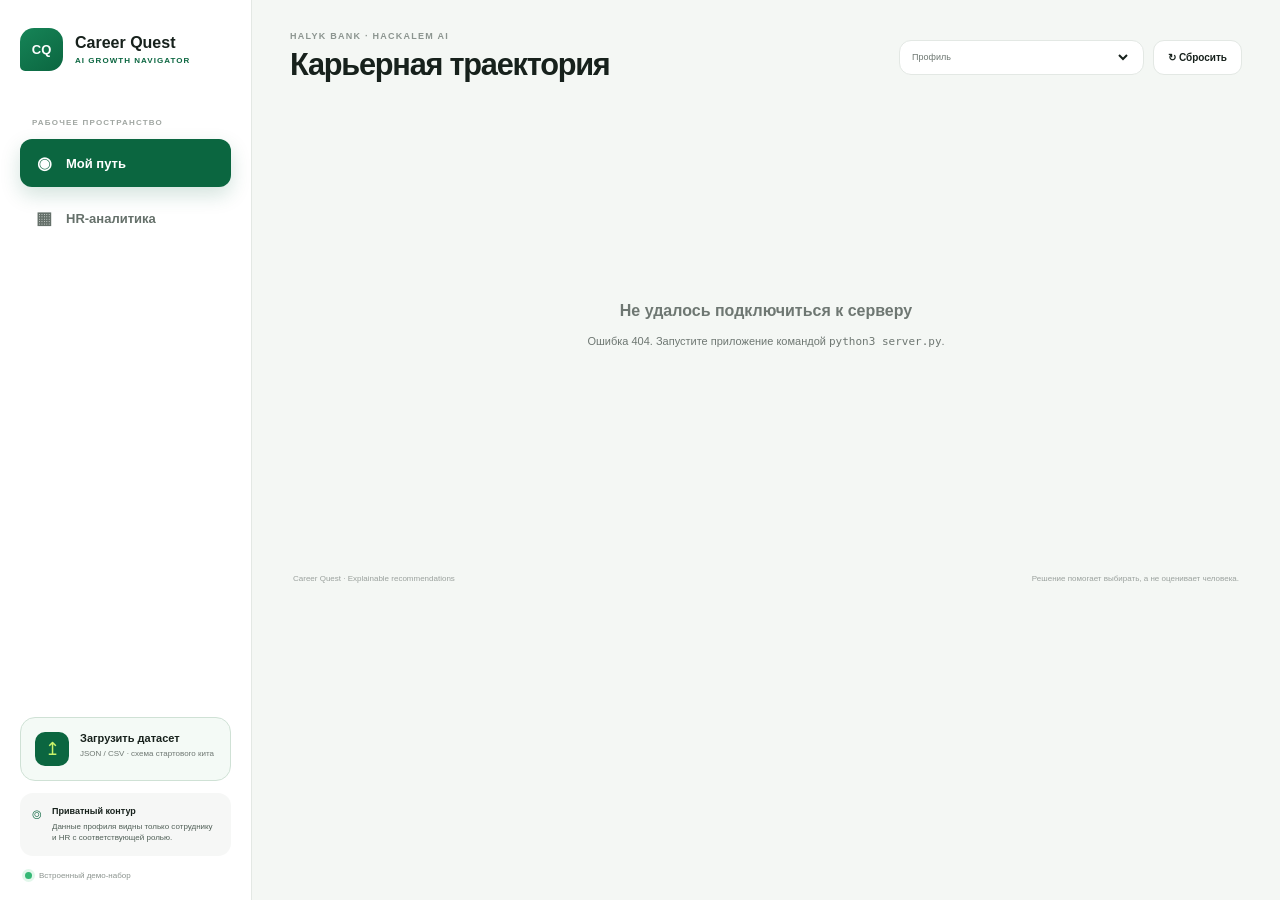
==== career-quest/index.html @ face6f70 "Initial commit" ====
<!doctype html>
<html lang="ru">
  <head>
    <meta charset="UTF-8" />
    <meta name="viewport" content="width=device-width, initial-scale=1.0" />
    <meta name="description" content="Career Quest — объяснимый AI-навигатор развития сотрудника" />
    <title>Career Quest — AI-навигатор развития</title>
    <link rel="stylesheet" href="styles.css" />
  </head>
  <body>
    <div class="app-shell">
      <aside class="sidebar" id="sidebar">
        <div class="brand">
          <span class="brand-mark">CQ</span>
          <span><strong>Career Quest</strong><small>AI growth navigator</small></span>
        </div>
        <div class="workspace-label">РАБОЧЕЕ ПРОСТРАНСТВО</div>
        <nav class="nav-list" aria-label="Разделы приложения">
          <button class="nav-item active" id="employeeNav"><span class="nav-icon">◉</span><span>Мой путь</span></button>
          <button class="nav-item" id="hrNav"><span class="nav-icon">▦</span><span>HR-аналитика</span></button>
        </nav>
        <div class="sidebar-spacer"></div>
        <button class="upload-card" id="openUploadButton">
          <span class="upload-icon">↥</span>
          <span><strong>Загрузить датасет</strong><small>JSON / CSV · схема стартового кита</small></span>
        </button>
        <div class="privacy-note">
          <span>⌾</span>
          <p><strong>Приватный контур</strong>Данные профиля видны только сотруднику и HR с соответствующей ролью.</p>
        </div>
        <div class="source-status"><i></i><span id="dataSource">Встроенный демо-набор</span></div>
      </aside>

      <main class="main-content">
        <header class="topbar">
          <button class="mobile-menu" id="mobileMenu" aria-label="Открыть меню">☰</button>
          <div><p class="eyebrow">HALYK BANK · HACKALEM AI</p><h1 id="pageTitle">Карьерная траектория</h1></div>
          <div class="topbar-actions">
            <label class="employee-picker" id="employeePickerWrap"><span>Профиль</span><select id="employeePicker" aria-label="Выбрать сотрудника"></select></label>
            <button class="ghost-button" id="resetButton" title="Вернуть демо-данные">↻ Сбросить</button>
          </div>
        </header>

        <div class="loading-state" id="loadingState"><span class="loader"></span><p>AI анализирует профиль, историю и требования грейда…</p></div>

        <section id="employeeView" hidden>
          <section class="profile-hero">
            <div class="profile-copy">
              <div class="identity-row">
                <div class="avatar" id="employeeAvatar">АС</div>
                <div>
                  <span class="status-pill"><i></i> Профиль актуален</span>
                  <h2 id="employeeName">Аян Серик</h2>
                  <p><span id="employeeRole">Backend-разработчик</span> · <span id="employeeTenure">52 месяца в компании</span></p>
                </div>
              </div>
              <div class="trajectory" aria-label="Карьерная траектория">
                <div class="trajectory-stage done"><span>✓</span><div><small>ТЕКУЩИЙ ГРЕЙД</small><strong id="currentGrade">Middle</strong></div></div>
                <div class="trajectory-line"><i id="trajectoryLine"></i></div>
                <div class="trajectory-stage target"><span>↗</span><div><small>СЛЕДУЮЩАЯ ЦЕЛЬ</small><strong id="targetGrade">Senior</strong></div></div>
              </div>
            </div>
            <div class="readiness-card">
              <div class="readiness-ring" id="readinessRing"><span><b id="readinessValue">0%</b><small>готовность</small></span></div>
              <div><small>ДО СЛЕДУЮЩЕГО ГРЕЙДА</small><strong id="readinessLabel">Нужно закрыть 2 разрыва</strong><p>Расчёт обновляется после каждой активности.</p></div>
            </div>
          </section>

          <section class="decision-insight" id="decisionInsight" hidden>
            <span class="ai-mark">✦</span>
            <div><small>ПОЧЕМУ AI НЕ ВЫБРАЛ ПРОСТО САМЫЙ СЛАБЫЙ НАВЫК</small><p id="decisionInsightText"></p></div>
          </section>

          <section class="section-block recommendations-section">
            <div class="section-heading">
              <div><p class="eyebrow">ОБЪЯСНИМЫЙ AI</p><h2>Следующие лучшие шаги</h2></div>
              <span class="method-pill">4 фактора · один прозрачный score</span>
            </div>
            <div class="recommendation-grid" id="recommendationGrid"></div>
          </section>

          <div class="two-column">
            <section class="panel skills-panel">
              <div class="section-heading compact">
                <div><p class="eyebrow">SKILL GAP</p><h2>Навыки для <span id="skillsTargetGrade">Senior</span></h2></div>
                <div class="legend"><span><i class="current-dot"></i>Сейчас</span><span><i class="target-dot"></i>Нужно</span></div>
              </div>
              <div class="skills-list" id="skillsList"></div>
            </section>
            <section class="panel history-panel">
              <div class="section-heading compact">
                <div><p class="eyebrow">КОНТЕКСТ РЕШЕНИЯ</p><h2>История участия</h2></div>
                <span class="history-count" id="historyCount">0 событий</span>
              </div>
              <div class="history-list" id="historyList"></div>
            </section>
          </div>
        </section>

        <section id="hrView" hidden>
          <section class="hr-hero">
            <div><span class="status-pill"><i></i> Данные обновлены</span><h2>Пульс развития команды</h2><p>Агрегированный срез без публичных рейтингов сотрудников.</p></div>
            <div class="hr-lock">⌾ Только роль HR</div>
          </section>
          <div class="kpi-grid" id="kpiGrid"></div>
          <div class="hr-grid">
            <section class="panel gap-panel"><div class="section-heading compact"><div><p class="eyebrow">КОМПЕТЕНЦИИ</p><h2>Где чаще всего есть разрыв</h2></div></div><div class="gap-chart" id="gapChart"></div></section>
            <section class="panel participation-panel"><div class="section-heading compact"><div><p class="eyebrow">АКТИВНОСТИ</p><h2>Участие сотрудников</h2></div></div><div class="participation-chart" id="participationChart"></div></section>
          </div>
          <section class="panel watchlist-panel">
            <div class="section-heading compact"><div><p class="eyebrow">ТРЕБУЕТ ВНИМАНИЯ</p><h2>Кому нужен подходящий следующий шаг</h2></div><span class="privacy-chip">Не рейтинг · приватный список</span></div>
            <div class="watch-table" id="watchTable"></div>
          </section>
        </section>

        <footer><span>Career Quest · Explainable recommendations</span><span>Решение помогает выбирать, а не оценивает человека.</span></footer>
      </main>
    </div>

    <div class="modal-backdrop" id="modalBackdrop"></div>
    <section class="modal upload-modal" id="uploadModal" aria-hidden="true">
      <button class="modal-close" data-close-modal aria-label="Закрыть">×</button>
      <p class="eyebrow">ПРОВЕРОЧНЫЕ ПРОФИЛИ</p><h2>Загрузить данные жюри</h2>
      <p class="modal-intro">Выберите один или несколько файлов из стартового кита. Система распознает <b>employees.json</b>, <b>events.json</b>, <b>skills.json</b> и <b>activity_history.csv</b>.</p>
      <label class="drop-zone" id="dropZone"><input type="file" id="fileInput" multiple accept=".json,.csv" /><span>↥</span><strong>Перетащите файлы сюда</strong><small>или нажмите, чтобы выбрать · до 8 МБ</small></label>
      <div class="selected-files" id="selectedFiles"></div>
      <div class="modal-actions"><button class="ghost-button" data-close-modal>Отмена</button><button class="primary-button" id="uploadButton" disabled>Проверить и загрузить</button></div>
    </section>

    <section class="modal explanation-modal" id="explanationModal" aria-hidden="true">
      <button class="modal-close" data-close-modal aria-label="Закрыть">×</button>
      <p class="eyebrow">ПРОЗРАЧНОЕ РЕШЕНИЕ</p><h2 id="explanationTitle">Почему этот шаг</h2>
      <div class="score-hero"><strong id="explanationScore">0</strong><span>/ 100<br />AI relevance score</span></div>
      <div class="factor-list" id="factorList"></div><div class="score-breakdown" id="scoreBreakdown"></div>
    </section>

    <div class="toast" id="toast" role="status"></div>
    <script src="app.js"></script>
  </body>
</html>
---- career-quest/styles.css ----
:root {
  --ink: #17211c;
  --muted: #6e7772;
  --line: #e3e8e4;
  --canvas: #f4f7f4;
  --surface: #ffffff;
  --green: #0b6640;
  --green-2: #168457;
  --green-soft: #e8f6ee;
  --lime: #c9f36a;
  --violet: #7356e8;
  --orange: #ef9854;
  --red: #d9675d;
  --shadow: 0 16px 45px rgba(20, 49, 31, .08);
}

* { box-sizing: border-box; }
html { scroll-behavior: smooth; }
body { margin: 0; color: var(--ink); background: var(--canvas); font-family: Inter, ui-sans-serif, -apple-system, BlinkMacSystemFont, "Segoe UI", sans-serif; -webkit-font-smoothing: antialiased; }
button, input, select { font: inherit; }
button, select { cursor: pointer; }
[hidden] { display: none !important; }

.app-shell { min-height: 100vh; }
.sidebar { position: fixed; inset: 0 auto 0 0; z-index: 30; display: flex; width: 252px; flex-direction: column; padding: 28px 20px 20px; border-right: 1px solid var(--line); background: rgba(255,255,255,.98); }
.brand { display: flex; align-items: center; gap: 12px; }
.brand-mark { display: grid; width: 43px; height: 43px; place-items: center; border-radius: 14px 14px 14px 5px; color: white; background: linear-gradient(145deg, var(--green-2), var(--green)); font-size: 13px; font-weight: 900; }
.brand > span:last-child { display: flex; flex-direction: column; }
.brand strong { font-size: 16px; }
.brand small { margin-top: 4px; color: var(--green); font-size: 8px; font-weight: 800; letter-spacing: .13em; text-transform: uppercase; }
.workspace-label { margin: 47px 12px 12px; color: #a0a6a2; font-size: 8px; font-weight: 800; letter-spacing: .15em; }
.nav-list { display: grid; gap: 7px; }
.nav-item { display: flex; align-items: center; gap: 12px; min-height: 48px; padding: 0 14px; border: 0; border-radius: 12px; color: #65706a; background: transparent; text-align: left; font-size: 13px; font-weight: 650; transition: .2s ease; }
.nav-item:hover { background: #f3f6f3; transform: translateX(2px); }
.nav-item.active { color: white; background: var(--green); box-shadow: 0 8px 20px rgba(11,102,64,.18); }
.nav-icon { display: grid; width: 20px; place-items: center; font-size: 17px; }
.sidebar-spacer { flex: 1; }
.upload-card { display: flex; gap: 11px; width: 100%; padding: 14px; border: 1px solid #cfe1d5; border-radius: 15px; color: var(--ink); background: #f4faf6; text-align: left; transition: .2s ease; }
.upload-card:hover { border-color: var(--green); transform: translateY(-1px); }
.upload-icon { display: grid; width: 34px; height: 34px; flex: 0 0 auto; place-items: center; border-radius: 10px; color: var(--lime); background: var(--green); font-size: 18px; }
.upload-card > span:last-child { display: flex; min-width: 0; flex-direction: column; }
.upload-card strong { font-size: 11px; }
.upload-card small { margin-top: 5px; color: var(--muted); font-size: 8px; line-height: 1.35; }
.privacy-note { display: flex; gap: 10px; margin-top: 12px; padding: 12px; border-radius: 13px; color: #516058; background: #f6f7f6; }
.privacy-note > span { color: var(--green); }
.privacy-note p { margin: 0; font-size: 8px; line-height: 1.45; }
.privacy-note strong { display: block; margin-bottom: 3px; color: var(--ink); font-size: 9px; }
.source-status { display: flex; align-items: center; gap: 7px; margin-top: 15px; padding: 0 5px; color: #8b938e; font-size: 8px; }
.source-status i { width: 7px; height: 7px; border-radius: 50%; background: #35b875; box-shadow: 0 0 0 3px #e2f7eb; }

.main-content { max-width: 1540px; min-height: 100vh; margin-left: 252px; padding: 28px 38px 22px; }
.topbar { display: flex; min-height: 58px; align-items: center; justify-content: space-between; gap: 18px; margin-bottom: 24px; }
.eyebrow { margin: 0 0 6px; color: #8c9590; font-size: 9px; font-weight: 850; letter-spacing: .14em; }
.topbar h1 { margin: 0; font-size: clamp(23px, 2.4vw, 31px); letter-spacing: -.04em; }
.topbar-actions { display: flex; align-items: stretch; gap: 9px; }
.employee-picker { display: flex; min-width: 245px; align-items: center; gap: 8px; padding: 0 12px; border: 1px solid var(--line); border-radius: 12px; background: white; }
.employee-picker > span { color: var(--muted); font-size: 9px; }
.employee-picker select { flex: 1; min-width: 0; border: 0; outline: 0; color: var(--ink); background: white; font-size: 10px; font-weight: 750; }
.ghost-button, .primary-button { padding: 11px 14px; border: 1px solid var(--line); border-radius: 11px; color: var(--ink); background: white; font-size: 10px; font-weight: 750; transition: .2s ease; }
.ghost-button:hover { border-color: #bbc7bf; background: #f9faf9; }
.primary-button { border-color: var(--green); color: white; background: var(--green); }
.primary-button:hover { background: #075334; }
.primary-button:disabled { cursor: not-allowed; opacity: .45; }
.mobile-menu { display: none; border: 0; background: transparent; font-size: 22px; }

.loading-state { display: flex; min-height: 440px; align-items: center; justify-content: center; flex-direction: column; color: var(--muted); }
.loading-state p { margin-top: 15px; font-size: 11px; }
.loader { width: 34px; height: 34px; border: 3px solid #dce9df; border-top-color: var(--green); border-radius: 50%; animation: spin .8s linear infinite; }
@keyframes spin { to { transform: rotate(360deg); } }

.profile-hero { position: relative; display: grid; min-height: 245px; grid-template-columns: 1.45fr .75fr; overflow: hidden; border-radius: 24px; color: white; background: radial-gradient(circle at 76% 140%, rgba(201,243,106,.22), transparent 40%), linear-gradient(120deg, #084b30, #0d7047); box-shadow: var(--shadow); }
.profile-hero::after { position: absolute; top: -90px; right: 22%; width: 260px; height: 260px; border: 1px solid rgba(255,255,255,.08); border-radius: 50%; content: ""; }
.profile-copy { z-index: 1; padding: 31px 36px; }
.identity-row { display: flex; align-items: center; gap: 15px; }
.avatar { display: grid; width: 55px; height: 55px; place-items: center; border: 1px solid rgba(255,255,255,.2); border-radius: 17px; color: var(--green); background: var(--lime); font-size: 17px; font-weight: 900; }
.status-pill { display: inline-flex; align-items: center; gap: 5px; padding: 5px 8px; border: 1px solid rgba(255,255,255,.13); border-radius: 99px; color: #d4e6da; background: rgba(255,255,255,.08); font-size: 7px; font-weight: 800; letter-spacing: .06em; text-transform: uppercase; }
.status-pill i { width: 5px; height: 5px; border-radius: 50%; background: var(--lime); }
.identity-row h2 { margin: 7px 0 4px; font-size: 27px; letter-spacing: -.04em; }
.identity-row p { margin: 0; color: #c6d9ce; font-size: 10px; }
.trajectory { display: flex; max-width: 580px; align-items: center; margin-top: 32px; }
.trajectory-stage { display: flex; align-items: center; gap: 10px; min-width: 135px; }
.trajectory-stage > span { display: grid; width: 36px; height: 36px; flex: 0 0 auto; place-items: center; border: 1px solid rgba(255,255,255,.24); border-radius: 50%; color: var(--green); background: var(--lime); font-weight: 900; }
.trajectory-stage.target > span { color: white; background: rgba(255,255,255,.1); }
.trajectory-stage div { display: flex; flex-direction: column; }
.trajectory-stage small { color: #9fc1ac; font-size: 7px; font-weight: 800; letter-spacing: .1em; }
.trajectory-stage strong { margin-top: 4px; font-size: 13px; }
.trajectory-line { position: relative; flex: 1; height: 3px; margin: 0 13px; overflow: hidden; border-radius: 99px; background: rgba(255,255,255,.15); }
.trajectory-line i { display: block; width: 68%; height: 100%; background: var(--lime); transition: width .45s ease; }
.readiness-card { z-index: 1; display: flex; align-items: center; gap: 18px; margin: 24px; padding: 22px; border: 1px solid rgba(255,255,255,.13); border-radius: 20px; background: rgba(2,39,23,.27); backdrop-filter: blur(12px); }
.readiness-ring { display: grid; width: 118px; height: 118px; flex: 0 0 auto; place-items: center; border-radius: 50%; background: conic-gradient(var(--lime) 0deg, var(--lime) 240deg, rgba(255,255,255,.12) 240deg); transition: background .45s ease; }
.readiness-ring::before { position: absolute; width: 93px; height: 93px; border-radius: 50%; background: #0b5d3b; content: ""; }
.readiness-ring span { z-index: 1; display: flex; align-items: center; flex-direction: column; }
.readiness-ring b { font-size: 24px; }
.readiness-ring small { margin-top: 2px; color: #aac9b6; font-size: 8px; }
.readiness-card > div:last-child { display: flex; flex-direction: column; }
.readiness-card > div:last-child > small { color: #9fc1ac; font-size: 7px; font-weight: 850; letter-spacing: .09em; }
.readiness-card > div:last-child > strong { margin-top: 8px; font-size: 13px; line-height: 1.35; }
.readiness-card p { margin: 7px 0 0; color: #b9d1c2; font-size: 8px; line-height: 1.5; }

.decision-insight { display: flex; align-items: center; gap: 13px; margin-top: 14px; padding: 15px 18px; border: 1px solid #d7e7dc; border-radius: 15px; background: linear-gradient(100deg, #eef8f1, #f8fbf9); }
.ai-mark { display: grid; width: 37px; height: 37px; flex: 0 0 auto; place-items: center; border-radius: 11px; color: var(--lime); background: var(--green); }
.decision-insight small { color: var(--green); font-size: 8px; font-weight: 850; letter-spacing: .08em; }
.decision-insight p { margin: 4px 0 0; color: #4f5e55; font-size: 10px; line-height: 1.5; }

.section-block { margin-top: 27px; }
.section-heading { display: flex; align-items: center; justify-content: space-between; gap: 15px; margin-bottom: 15px; }
.section-heading h2 { margin: 0; font-size: 19px; letter-spacing: -.03em; }
.section-heading.compact { align-items: flex-start; }
.method-pill, .privacy-chip, .history-count { padding: 7px 10px; border-radius: 99px; color: var(--green); background: var(--green-soft); font-size: 8px; font-weight: 800; }
.recommendation-grid { display: grid; grid-template-columns: repeat(3, 1fr); gap: 14px; }
.recommendation-card { position: relative; display: flex; min-height: 250px; padding: 20px; overflow: hidden; border: 1px solid var(--line); border-radius: 19px; background: white; flex-direction: column; transition: .22s ease; }
.recommendation-card:hover { border-color: #c1d4c7; box-shadow: var(--shadow); transform: translateY(-2px); }
.recommendation-card.primary { color: white; border-color: var(--green); background: linear-gradient(145deg, #0c6a43, #08492f); }
.rank-row { display: flex; align-items: center; justify-content: space-between; }
.rank { display: grid; width: 32px; height: 32px; place-items: center; border-radius: 9px; color: var(--green); background: var(--green-soft); font-size: 11px; font-weight: 900; }
.primary .rank { color: var(--green); background: var(--lime); }
.score { font-size: 9px; font-weight: 800; }
.score b { font-size: 17px; }
.recommendation-card h3 { margin: 16px 0 7px; font-size: 15px; line-height: 1.25; letter-spacing: -.02em; }
.recommendation-meta { display: flex; flex-wrap: wrap; gap: 6px; }
.recommendation-meta span { padding: 5px 7px; border-radius: 7px; color: #68736c; background: #f4f6f4; font-size: 8px; }
.primary .recommendation-meta span { color: #d2e6d9; background: rgba(255,255,255,.09); }
.impact-box { display: flex; align-items: center; justify-content: space-between; margin-top: 15px; padding: 11px; border-radius: 11px; background: #f6f8f6; }
.primary .impact-box { background: rgba(255,255,255,.09); }
.impact-box span { font-size: 8px; }
.impact-box strong { color: var(--green); font-size: 11px; }
.primary .impact-box strong { color: var(--lime); }
.card-actions { display: flex; gap: 7px; margin-top: auto; padding-top: 15px; }
.card-actions button { flex: 1; padding: 9px; border: 1px solid var(--line); border-radius: 9px; background: white; font-size: 8px; font-weight: 800; }
.card-actions .complete-button { color: white; border-color: var(--green); background: var(--green); }
.primary .card-actions button { color: white; border-color: rgba(255,255,255,.18); background: rgba(255,255,255,.08); }
.primary .card-actions .complete-button { color: var(--green); border-color: var(--lime); background: var(--lime); }

.two-column, .hr-grid { display: grid; grid-template-columns: 1.15fr .85fr; gap: 15px; margin-top: 15px; }
.panel { padding: 22px; border: 1px solid var(--line); border-radius: 19px; background: white; }
.legend { display: flex; gap: 10px; color: var(--muted); font-size: 7px; }
.legend span { display: flex; align-items: center; gap: 4px; }
.legend i { width: 7px; height: 7px; border-radius: 50%; }
.current-dot { background: var(--green); }
.target-dot { border: 2px solid #a7afa9; background: transparent; }
.skills-list { display: grid; gap: 14px; margin-top: 20px; }
.skill-row { display: grid; grid-template-columns: minmax(135px, .8fr) 1.35fr 74px; align-items: center; gap: 13px; }
.skill-name { min-width: 0; }
.skill-name strong { display: block; overflow: hidden; font-size: 10px; text-overflow: ellipsis; white-space: nowrap; }
.skill-name small { color: var(--muted); font-size: 7px; text-transform: uppercase; }
.skill-track { position: relative; height: 7px; border-radius: 99px; background: #edf0ed; }
.skill-track .skill-fill { position: absolute; inset: 0 auto 0 0; border-radius: inherit; background: var(--green); transition: width .45s ease; }
.skill-track .target-marker { position: absolute; top: -4px; width: 2px; height: 15px; background: #88918b; }
.skill-level { color: var(--muted); text-align: right; font-size: 8px; }
.skill-level b { color: var(--ink); font-size: 11px; }
.history-list { display: grid; gap: 9px; margin-top: 18px; }
.history-item { display: grid; grid-template-columns: auto 1fr auto; align-items: center; gap: 10px; padding: 10px 0; border-bottom: 1px solid #eef0ee; }
.history-item:last-child { border-bottom: 0; }
.history-status { display: grid; width: 29px; height: 29px; place-items: center; border-radius: 9px; font-size: 11px; }
.history-status.completed { color: var(--green); background: var(--green-soft); }
.history-status.skipped, .history-status.declined { color: var(--red); background: #fbeeed; }
.history-item strong { display: block; font-size: 9px; }
.history-item small { display: block; margin-top: 3px; color: var(--muted); font-size: 7px; }
.history-date { color: #9aa19d; font-size: 7px; }

.hr-hero { display: flex; align-items: center; justify-content: space-between; min-height: 170px; padding: 30px 34px; border-radius: 22px; color: white; background: linear-gradient(120deg, #0a5536, #0f754a); }
.hr-hero h2 { margin: 12px 0 5px; font-size: 27px; letter-spacing: -.04em; }
.hr-hero p { margin: 0; color: #bed5c7; font-size: 10px; }
.hr-lock { padding: 11px 14px; border: 1px solid rgba(255,255,255,.16); border-radius: 12px; background: rgba(255,255,255,.08); font-size: 9px; font-weight: 750; }
.kpi-grid { display: grid; grid-template-columns: repeat(4, 1fr); gap: 13px; margin: 15px 0; }
.kpi-card { padding: 18px; border: 1px solid var(--line); border-radius: 16px; background: white; }
.kpi-card small { color: var(--muted); font-size: 8px; }
.kpi-card strong { display: block; margin: 7px 0 4px; font-size: 24px; letter-spacing: -.04em; }
.kpi-card span { color: var(--green); font-size: 7px; font-weight: 750; }
.gap-chart { display: grid; gap: 13px; margin-top: 20px; }
.bar-row { display: grid; grid-template-columns: 145px 1fr 34px; align-items: center; gap: 10px; }
.bar-row label { overflow: hidden; font-size: 9px; text-overflow: ellipsis; white-space: nowrap; }
.bar-track { height: 8px; overflow: hidden; border-radius: 99px; background: #edf0ed; }
.bar-track i { display: block; height: 100%; border-radius: inherit; background: linear-gradient(90deg, var(--green), #56b77f); }
.bar-row b { text-align: right; font-size: 9px; }
.participation-chart { display: grid; gap: 12px; margin-top: 21px; }
.participation-row { display: grid; grid-template-columns: auto 1fr auto; align-items: center; gap: 10px; padding: 12px; border-radius: 12px; background: #f6f8f6; }
.participation-row > i { width: 9px; height: 9px; border-radius: 50%; }
.participation-row span { font-size: 9px; }
.participation-row strong { font-size: 11px; }
.watchlist-panel { margin-top: 15px; }
.watch-table { margin-top: 15px; border: 1px solid var(--line); border-radius: 13px; overflow: hidden; }
.watch-row { display: grid; grid-template-columns: 1.1fr 1fr .7fr .7fr; align-items: center; min-height: 46px; padding: 0 14px; border-bottom: 1px solid var(--line); font-size: 9px; }
.watch-row:last-child { border-bottom: 0; }
.watch-row.header { min-height: 36px; color: var(--muted); background: #f7f8f7; font-size: 7px; font-weight: 800; text-transform: uppercase; }
.watch-row b { color: var(--green); }

footer { display: flex; justify-content: space-between; padding: 24px 3px 0; color: #9aa19d; font-size: 8px; }

.modal-backdrop { position: fixed; inset: 0; z-index: 50; visibility: hidden; background: rgba(8,24,15,.48); opacity: 0; transition: .2s ease; }
.modal-backdrop.open { visibility: visible; opacity: 1; }
.modal { position: fixed; top: 50%; left: 50%; z-index: 60; width: min(540px, calc(100vw - 28px)); max-height: 88vh; padding: 29px; overflow-y: auto; border-radius: 22px; background: white; box-shadow: 0 25px 80px rgba(10,34,19,.22); opacity: 0; pointer-events: none; transform: translate(-50%, -46%) scale(.98); transition: .22s ease; }
.modal.open { opacity: 1; pointer-events: auto; transform: translate(-50%, -50%) scale(1); }
.modal h2 { margin: 0; font-size: 22px; letter-spacing: -.035em; }
.modal-intro { color: var(--muted); font-size: 10px; line-height: 1.6; }
.modal-close { position: absolute; top: 17px; right: 18px; display: grid; width: 32px; height: 32px; place-items: center; border: 1px solid var(--line); border-radius: 50%; background: white; font-size: 17px; }
.drop-zone { display: flex; min-height: 165px; align-items: center; justify-content: center; margin-top: 20px; border: 1.5px dashed #aac4b3; border-radius: 16px; background: #f4faf6; flex-direction: column; cursor: pointer; }
.drop-zone.dragging { border-color: var(--green); background: #eaf7ef; }
.drop-zone input { display: none; }
.drop-zone > span { display: grid; width: 39px; height: 39px; margin-bottom: 10px; place-items: center; border-radius: 11px; color: var(--lime); background: var(--green); font-size: 18px; }
.drop-zone strong { font-size: 11px; }
.drop-zone small { margin-top: 5px; color: var(--muted); font-size: 8px; }
.selected-files { display: grid; gap: 6px; margin-top: 12px; }
.file-chip { display: flex; justify-content: space-between; padding: 9px 11px; border-radius: 9px; color: #4e5d54; background: #f4f6f4; font-size: 8px; }
.modal-actions { display: flex; justify-content: flex-end; gap: 8px; margin-top: 19px; }
.score-hero { display: flex; align-items: flex-end; gap: 8px; margin: 20px 0; padding: 18px; border-radius: 15px; color: white; background: var(--green); }
.score-hero strong { color: var(--lime); font-size: 42px; line-height: .9; letter-spacing: -.06em; }
.score-hero span { color: #bfd6c8; font-size: 8px; line-height: 1.4; }
.factor-list { display: grid; gap: 8px; }
.factor-item { display: grid; grid-template-columns: 28px 1fr; gap: 10px; padding: 11px; border: 1px solid var(--line); border-radius: 11px; }
.factor-item > span { display: grid; width: 28px; height: 28px; place-items: center; border-radius: 8px; color: var(--green); background: var(--green-soft); font-size: 9px; font-weight: 900; }
.factor-item strong { display: block; font-size: 9px; }
.factor-item p { margin: 3px 0 0; color: var(--muted); font-size: 8px; line-height: 1.45; }
.score-breakdown { display: grid; grid-template-columns: repeat(4, 1fr); gap: 6px; margin-top: 14px; }
.score-part { padding: 9px; border-radius: 9px; background: #f5f7f5; text-align: center; }
.score-part b { display: block; font-size: 13px; }
.score-part small { color: var(--muted); font-size: 6px; line-height: 1.2; }
.toast { position: fixed; right: 24px; bottom: 24px; z-index: 90; padding: 12px 16px; border-radius: 11px; color: white; background: #15241b; box-shadow: var(--shadow); font-size: 10px; opacity: 0; pointer-events: none; transform: translateY(12px); transition: .25s ease; }
.toast.show { opacity: 1; transform: translateY(0); }
.confetti { position: fixed; z-index: 100; width: 7px; height: 11px; border-radius: 2px; pointer-events: none; animation: confetti-fall 900ms ease-out forwards; }
@keyframes confetti-fall { to { opacity: 0; transform: translate(var(--x), 120px) rotate(500deg); } }

@media (max-width: 1120px) {
  .sidebar { width: 218px; }
  .main-content { margin-left: 218px; padding: 24px; }
  .profile-hero { grid-template-columns: 1fr; }
  .readiness-card { margin-top: 0; }
  .recommendation-grid { grid-template-columns: 1fr 1fr; }
  .recommendation-card.primary { grid-row: span 1; }
  .two-column, .hr-grid { grid-template-columns: 1fr; }
}
@media (max-width: 820px) {
  .sidebar { width: 252px; box-shadow: 18px 0 50px rgba(10,34,19,.15); transform: translateX(-105%); transition: .22s ease; }
  .sidebar.open { transform: translateX(0); }
  .main-content { margin-left: 0; padding: 18px; }
  .mobile-menu { display: block; }
  .topbar > div:nth-child(2) { flex: 1; }
  .topbar .eyebrow { display: none; }
  .employee-picker { min-width: 200px; }
  .kpi-grid { grid-template-columns: 1fr 1fr; }
}
@media (max-width: 620px) {
  .topbar { align-items: flex-start; flex-wrap: wrap; }
  .topbar-actions { width: 100%; }
  .employee-picker { flex: 1; }
  .profile-copy { padding: 25px 20px; }
  .identity-row h2 { font-size: 23px; }
  .trajectory { align-items: flex-start; flex-direction: column; gap: 13px; }
  .trajectory-line { width: 3px; height: 28px; margin: 0 0 0 16px; }
  .trajectory-line i { width: 100% !important; height: 68%; }
  .readiness-card { align-items: flex-start; flex-direction: column; }
  .recommendation-grid, .kpi-grid { grid-template-columns: 1fr; }
  .section-heading { align-items: flex-start; flex-direction: column; }
  .skill-row { grid-template-columns: 1fr 1.2fr; }
  .skill-level { display: none; }
  .watch-row { grid-template-columns: 1.2fr .8fr .6fr; }
  .watch-row > :nth-child(2) { display: none; }
  .score-breakdown { grid-template-columns: 1fr 1fr; }
  footer { gap: 6px; flex-direction: column; }
}
@media (prefers-reduced-motion: reduce) {
  *, *::before, *::after { scroll-behavior: auto !important; transition: none !important; animation: none !important; }
}
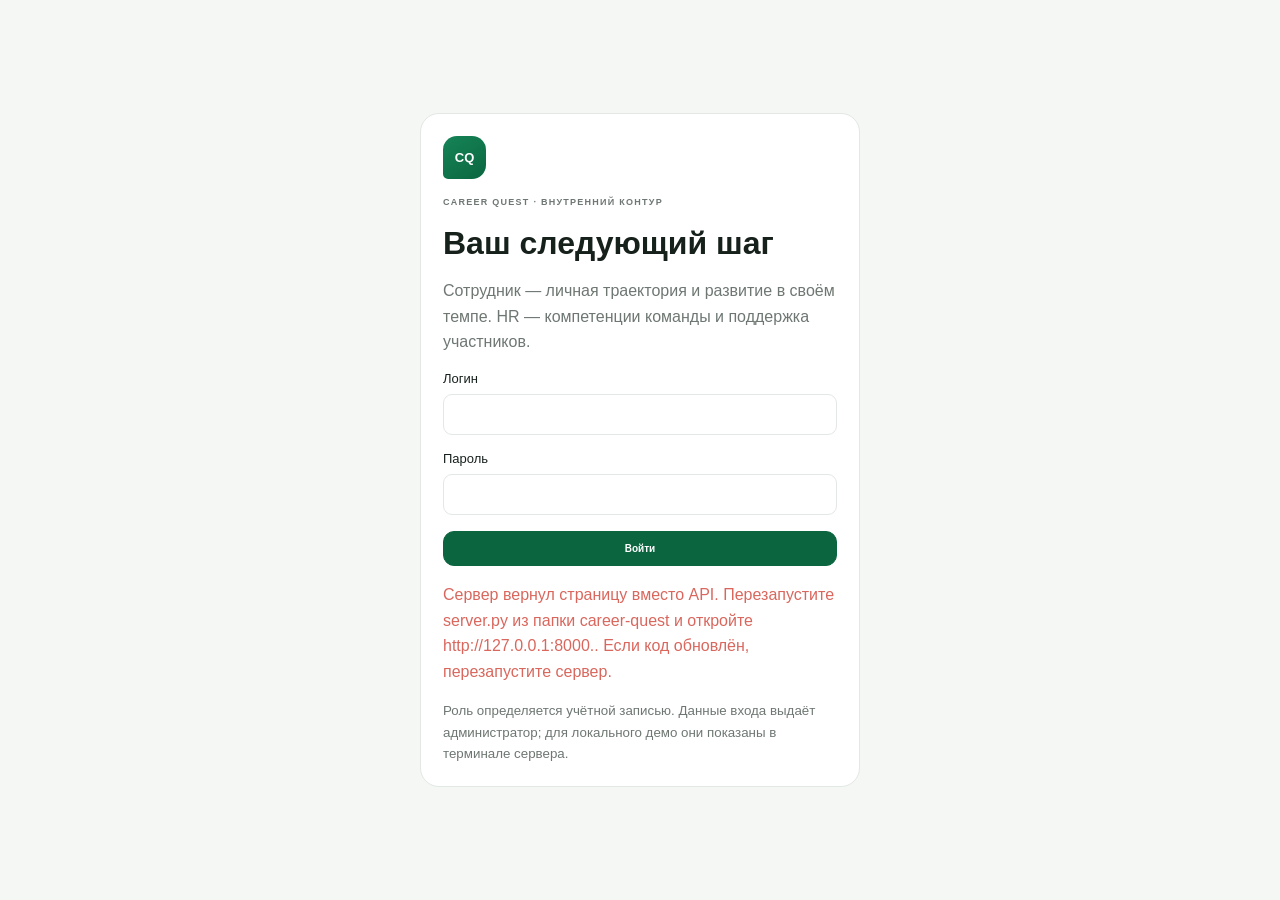
==== commit 5171b95a: "Added authorisation" ====
--- a/career-quest/index.html
+++ b/career-quest/index.html
@@ -8,7 +8,18 @@
     <link rel="stylesheet" href="styles.css" />
   </head>
   <body>
-    <div class="app-shell">
+    <main id="loginView" class="login-view">
+      <form id="loginForm" class="panel login-card">
+        <span class="brand-mark">CQ</span><p class="eyebrow">CAREER QUEST · ВНУТРЕННИЙ КОНТУР</p>
+        <h1>Ваш следующий шаг</h1><p>Сотрудник — личная траектория и развитие в своём темпе. HR — компетенции команды и поддержка участников.</p>
+        <label>Логин<input id="loginUsername" name="username" autocomplete="username" required maxlength="128" /></label>
+        <label>Пароль<input id="loginPassword" name="password" type="password" autocomplete="current-password" required maxlength="1024" /></label>
+        <button id="loginButton" class="primary-button" type="submit">Войти</button>
+        <p id="loginError" role="alert"></p>
+        <small>Роль определяется учётной записью. Данные входа выдаёт администратор; для локального демо они показаны в терминале сервера.</small>
+      </form>
+    </main>
+    <div class="app-shell" id="appShell" hidden>
       <aside class="sidebar" id="sidebar">
         <div class="brand">
           <span class="brand-mark">CQ</span>
@@ -36,6 +47,8 @@
           <button class="mobile-menu" id="mobileMenu" aria-label="Открыть меню">☰</button>
           <div><p class="eyebrow">HALYK BANK · HACKALEM AI</p><h1 id="pageTitle">Карьерная траектория</h1></div>
           <div class="topbar-actions">
+            <span id="sessionLabel" class="method-pill"></span>
+            <button class="ghost-button" id="logoutButton">Выйти</button>
             <label class="employee-picker" id="employeePickerWrap"><span>Профиль</span><select id="employeePicker" aria-label="Выбрать сотрудника"></select></label>
             <button class="ghost-button" id="resetButton" title="Вернуть демо-данные">↻ Сбросить</button>
           </div>
@@ -44,6 +57,10 @@
         <div class="loading-state" id="loadingState"><span class="loader"></span><p>AI анализирует профиль, историю и требования грейда…</p></div>
 
         <section id="employeeView" hidden>
+          <section class="panel participation-controls">
+            <div><strong>Развитие — ваш выбор</strong><p id="participationStatus">Можно заниматься в своём темпе или взять паузу без потери XP. Другие сотрудники не видят вашу вовлечённость.</p></div>
+            <button id="participationButton" class="ghost-button">Взять паузу</button>
+          </section>
           <section class="profile-hero">
             <div class="profile-copy">
               <div class="identity-row">
@@ -71,7 +88,21 @@
             <div><small>ПОЧЕМУ AI НЕ ВЫБРАЛ ПРОСТО САМЫЙ СЛАБЫЙ НАВЫК</small><p id="decisionInsightText"></p></div>
           </section>
 
+          <section class="section-block panel" aria-labelledby="questTitle">
+            <div class="section-heading"><div><p class="eyebrow">CAREER QUEST</p><h2 id="questTitle">Ваш прогресс</h2></div><span class="method-pill">+100 XP за активность</span></div>
+            <div id="questProgress" class="quest-progress"></div>
+            <div id="questBadges" class="quest-badges"></div>
+          </section>
+
+          <section class="section-block panel" aria-labelledby="coachTitle">
+            <div class="section-heading"><div><p class="eyebrow">ПРАКТИКА И ОБРАТНАЯ СВЯЗЬ</p><h2 id="coachTitle">Как улучшить навыки</h2></div><button id="coachButton" class="primary-button" type="button">Получить совет AI</button></div>
+            <p id="coachStatus" class="coach-status" role="status"></p>
+            <p id="coachAdvice" class="coach-advice" hidden></p>
+            <div id="coachPlans" class="recommendation-grid"></div>
+          </section>
+
           <section class="section-block recommendations-section">
+            <p>Активности добровольны. Пропуск недельной цели не отнимает XP.</p>
             <div class="section-heading">
               <div><p class="eyebrow">ОБЪЯСНИМЫЙ AI</p><h2>Следующие лучшие шаги</h2></div>
               <span class="method-pill">4 фактора · один прозрачный score</span>
@@ -108,6 +139,7 @@
             <section class="panel participation-panel"><div class="section-heading compact"><div><p class="eyebrow">АКТИВНОСТИ</p><h2>Участие сотрудников</h2></div></div><div class="participation-chart" id="participationChart"></div></section>
           </div>
           <section class="panel watchlist-panel">
+            <p class="coach-status">Сигнал для предложения помощи, а не оценка сотрудника: готовность ниже 58% и доля завершений ниже 55%. Добровольная пауза исключает сотрудника из этого списка.</p>
             <div class="section-heading compact"><div><p class="eyebrow">ТРЕБУЕТ ВНИМАНИЯ</p><h2>Кому нужен подходящий следующий шаг</h2></div><span class="privacy-chip">Не рейтинг · приватный список</span></div>
             <div class="watch-table" id="watchTable"></div>
           </section>
@@ -132,6 +164,7 @@
       <p class="eyebrow">ПРОЗРАЧНОЕ РЕШЕНИЕ</p><h2 id="explanationTitle">Почему этот шаг</h2>
       <div class="score-hero"><strong id="explanationScore">0</strong><span>/ 100<br />AI relevance score</span></div>
       <div class="factor-list" id="factorList"></div><div class="score-breakdown" id="scoreBreakdown"></div>
+      <p class="modal-intro">Score = 46% соответствия грейду + 26% влияния + 18% истории + 10% выполнимости. Готовность — среднее по требуемым навыкам: min(текущий уровень / требуемый, 1) × 100%. После выполнения применяются прирост и предел уровня активности, затем готовность пересчитывается. XP учитывается отдельно; готовность не гарантирует повышение.</p>
     </section>
 
     <div class="toast" id="toast" role="status"></div>
--- a/career-quest/styles.css
+++ b/career-quest/styles.css
@@ -131,6 +131,29 @@
 .primary .card-actions button { color: white; border-color: rgba(255,255,255,.18); background: rgba(255,255,255,.08); }
 .primary .card-actions .complete-button { color: var(--green); border-color: var(--lime); background: var(--lime); }
 
+.quest-progress { display: grid; grid-template-columns: repeat(auto-fit, minmax(210px, 1fr)); gap: 24px; }
+.quest-progress strong { font-size: 18px; }
+.quest-progress p, .coach-card p, .coach-status { font-size: 12px; line-height: 1.6; }
+.quest-progress small, .quest-badge small, .coach-card small { display: block; color: var(--muted); font-size: 11px; line-height: 1.6; }
+.quest-progress progress { width: 100%; height: 12px; accent-color: var(--green); }
+.quest-badges { display: flex; flex-wrap: wrap; gap: 12px; margin-top: 22px; }
+.quest-badge { flex: 1 1 160px; padding: 14px; border: 1px dashed var(--line); border-radius: 12px; background: #f7f8f7; }
+.quest-badge strong { font-size: 12px; }
+.quest-badge.earned { border: 1px solid #b8d8c3; background: var(--green-soft); color: var(--green); }
+.coach-card { padding: 18px; border: 1px solid var(--line); border-radius: 14px; }
+.coach-card h3 { margin: 0; font-size: 15px; }
+.coach-status { color: var(--muted); }
+.coach-advice { white-space: pre-wrap; overflow-wrap: anywhere; padding: 18px; background: var(--green-soft); border-radius: 12px; font-size: 13px; line-height: 1.7; }
+[hidden] { display: none !important; }
+.login-view { min-height: 100vh; display: grid; place-items: center; padding: 24px; }
+.login-card { width: min(100%, 440px); display: grid; gap: 16px; }
+.login-card h1, .login-card p { margin: 0; }
+.login-card p, .login-card small { line-height: 1.6; color: var(--muted); }
+.login-card label { display: grid; gap: 8px; font-size: 13px; }
+.login-card input { width: 100%; padding: 12px; border: 1px solid var(--line); border-radius: 9px; font: inherit; }
+.login-card #loginError { color: var(--red); }
+.participation-controls { display: flex; align-items: center; justify-content: space-between; flex-wrap: wrap; gap: 16px; margin-bottom: 16px; }
+.participation-controls p { max-width: 650px; color: var(--muted); font-size: 12px; line-height: 1.6; }
 .two-column, .hr-grid { display: grid; grid-template-columns: 1.15fr .85fr; gap: 15px; margin-top: 15px; }
 .panel { padding: 22px; border: 1px solid var(--line); border-radius: 19px; background: white; }
 .legend { display: flex; gap: 10px; color: var(--muted); font-size: 7px; }
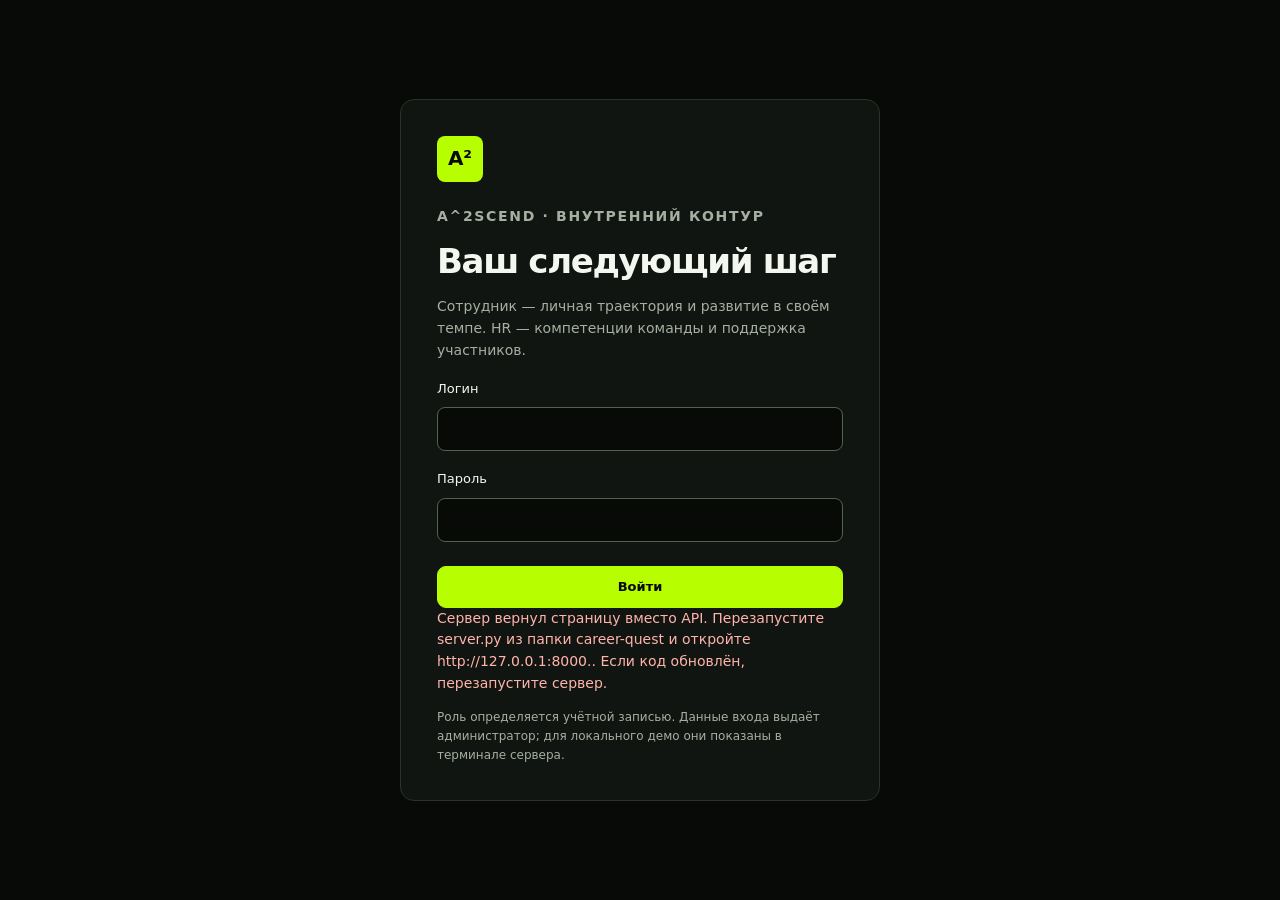
==== commit 13ea1fa4: "Pre-Final version" ====
--- a/career-quest/index.html
+++ b/career-quest/index.html
@@ -3,14 +3,14 @@
   <head>
     <meta charset="UTF-8" />
     <meta name="viewport" content="width=device-width, initial-scale=1.0" />
-    <meta name="description" content="Career Quest — объяснимый AI-навигатор развития сотрудника" />
-    <title>Career Quest — AI-навигатор развития</title>
+    <meta name="description" content="A^2SCEND — объяснимый навигатор развития с необязательным Hybrid AI" />
+    <title>A^2SCEND — навигатор развития</title>
     <link rel="stylesheet" href="styles.css" />
   </head>
   <body>
     <main id="loginView" class="login-view">
       <form id="loginForm" class="panel login-card">
-        <span class="brand-mark">CQ</span><p class="eyebrow">CAREER QUEST · ВНУТРЕННИЙ КОНТУР</p>
+        <span class="brand-mark">A²</span><p class="eyebrow">A^2SCEND · ВНУТРЕННИЙ КОНТУР</p>
         <h1>Ваш следующий шаг</h1><p>Сотрудник — личная траектория и развитие в своём темпе. HR — компетенции команды и поддержка участников.</p>
         <label>Логин<input id="loginUsername" name="username" autocomplete="username" required maxlength="128" /></label>
         <label>Пароль<input id="loginPassword" name="password" type="password" autocomplete="current-password" required maxlength="1024" /></label>
@@ -22,8 +22,8 @@
     <div class="app-shell" id="appShell" hidden>
       <aside class="sidebar" id="sidebar">
         <div class="brand">
-          <span class="brand-mark">CQ</span>
-          <span><strong>Career Quest</strong><small>AI growth navigator</small></span>
+          <span class="brand-mark">A²</span>
+          <span><strong>A^2SCEND</strong><small>Персональная навигация карьерного роста</small></span>
         </div>
         <div class="workspace-label">РАБОЧЕЕ ПРОСТРАНСТВО</div>
         <nav class="nav-list" aria-label="Разделы приложения">
@@ -33,7 +33,7 @@
         <div class="sidebar-spacer"></div>
         <button class="upload-card" id="openUploadButton">
           <span class="upload-icon">↥</span>
-          <span><strong>Загрузить датасет</strong><small>JSON / CSV · схема стартового кита</small></span>
+          <span><strong>Загрузить датасет</strong><small>JSON / CSV · пакетный импорт</small></span>
         </button>
         <div class="privacy-note">
           <span>⌾</span>
@@ -45,7 +45,7 @@
       <main class="main-content">
         <header class="topbar">
           <button class="mobile-menu" id="mobileMenu" aria-label="Открыть меню">☰</button>
-          <div><p class="eyebrow">HALYK BANK · HACKALEM AI</p><h1 id="pageTitle">Карьерная траектория</h1></div>
+          <div><p class="eyebrow">A^2SCEND · HALYK BANK · HACKALEM AI</p><h1 id="pageTitle">Карьерная траектория</h1></div>
           <div class="topbar-actions">
             <span id="sessionLabel" class="method-pill"></span>
             <button class="ghost-button" id="logoutButton">Выйти</button>
@@ -54,9 +54,10 @@
           </div>
         </header>
 
-        <div class="loading-state" id="loadingState"><span class="loader"></span><p>AI анализирует профиль, историю и требования грейда…</p></div>
+        <div class="loading-state" id="loadingState"><span class="loader"></span><p>Загружаем профиль и рассчитываем траекторию…</p></div>
 
         <section id="employeeView" hidden>
+<p id="viewingBanner" class="coach-advice" hidden>Просмотр HR: действия от имени сотрудника недоступны.</p>
           <section class="panel participation-controls">
             <div><strong>Развитие — ваш выбор</strong><p id="participationStatus">Можно заниматься в своём темпе или взять паузу без потери XP. Другие сотрудники не видят вашу вовлечённость.</p></div>
             <button id="participationButton" class="ghost-button">Взять паузу</button>
@@ -78,36 +79,39 @@
               </div>
             </div>
             <div class="readiness-card">
-              <div class="readiness-ring" id="readinessRing"><span><b id="readinessValue">0%</b><small>готовность</small></span></div>
+              <div class="readiness-ring" id="readinessRing"><span><b id="readinessValue">0%</b><small>покрытие</small></span></div>
               <div><small>ДО СЛЕДУЮЩЕГО ГРЕЙДА</small><strong id="readinessLabel">Нужно закрыть 2 разрыва</strong><p>Расчёт обновляется после каждой активности.</p></div>
             </div>
           </section>
 
           <section class="decision-insight" id="decisionInsight" hidden>
             <span class="ai-mark">✦</span>
-            <div><small>ПОЧЕМУ AI НЕ ВЫБРАЛ ПРОСТО САМЫЙ СЛАБЫЙ НАВЫК</small><p id="decisionInsightText"></p></div>
+            <div><small>ПОЧЕМУ АЛГОРИТМ НЕ ВЫБРАЛ ПРОСТО САМЫЙ СЛАБЫЙ НАВЫК</small><p id="decisionInsightText"></p></div>
           </section>
 
-          <section class="section-block panel" aria-labelledby="questTitle">
-            <div class="section-heading"><div><p class="eyebrow">CAREER QUEST</p><h2 id="questTitle">Ваш прогресс</h2></div><span class="method-pill">+100 XP за активность</span></div>
-            <div id="questProgress" class="quest-progress"></div>
-            <div id="questBadges" class="quest-badges"></div>
-          </section>
 
-          <section class="section-block panel" aria-labelledby="coachTitle">
-            <div class="section-heading"><div><p class="eyebrow">ПРАКТИКА И ОБРАТНАЯ СВЯЗЬ</p><h2 id="coachTitle">Как улучшить навыки</h2></div><button id="coachButton" class="primary-button" type="button">Получить совет AI</button></div>
-            <p id="coachStatus" class="coach-status" role="status"></p>
-            <p id="coachAdvice" class="coach-advice" hidden></p>
-            <div id="coachPlans" class="recommendation-grid"></div>
-          </section>
+
+
 
           <section class="section-block recommendations-section">
             <p>Активности добровольны. Пропуск недельной цели не отнимает XP.</p>
             <div class="section-heading">
-              <div><p class="eyebrow">ОБЪЯСНИМЫЙ AI</p><h2>Следующие лучшие шаги</h2></div>
+              <div><p class="eyebrow" id="decisionSource">АЛГОРИТМИЧЕСКИЕ РЕКОМЕНДАЦИИ</p><h2>Следующие лучшие шаги</h2></div>
               <span class="method-pill">4 фактора · один прозрачный score</span>
             </div>
             <div class="recommendation-grid" id="recommendationGrid"></div>
+            <p id="decisionStatus" class="coach-status" role="status"></p>
+          </section>
+
+          <section class="section-block panel" aria-labelledby="plannerTitle">
+            <div class="section-heading"><div><p class="eyebrow">МОЙ ТЕМП · МОЙ ВЫБОР</p><h2 id="plannerTitle">Лаборатория развития: что если?</h2></div>
+              <label class="planner-budget">Мой бюджет времени <select id="plannerHours"><option value="2">2 часа</option><option value="5">5 часов</option><option value="8" selected>8 часов</option><option value="16">16 часов</option><option value="40">40 часов</option></select></label>
+            </div>
+            <p id="plannerMessage" class="coach-status" role="status"></p>
+            <p class="coach-status">Сравните прогноз для отдельных активностей. Выберите до трёх шагов в нужном порядке — ниже рассчитаем их общий эффект в пределах бюджета.</p>
+            <div id="plannerOptions" class="planner-options"></div>
+            <button id="simulateButton" class="primary-button" disabled>Рассчитать сценарий</button>
+            <div id="simulationResult" class="simulation-result" role="status" aria-live="polite"></div>
           </section>
 
           <div class="two-column">
@@ -126,45 +130,63 @@
               <div class="history-list" id="historyList"></div>
             </section>
           </div>
+          <section class="section-block panel" aria-labelledby="questTitle">
+            <div class="section-heading"><div><p class="eyebrow">A^2SCEND</p><h2 id="questTitle">Ваш прогресс</h2></div><span class="method-pill">+100 XP за активность</span></div>
+            <div id="questProgress" class="quest-progress"></div>
+            <div id="questBadges" class="quest-badges"></div>
+          </section>
+          <section class="section-block panel" aria-labelledby="coachTitle">
+            <div class="section-heading"><div><p class="eyebrow">ПРАКТИКА И ОБРАТНАЯ СВЯЗЬ</p><h2 id="coachTitle">Как улучшить навыки</h2></div><button id="coachButton" class="primary-button" type="button">Получить совет AI</button></div>
+            <p id="coachStatus" class="coach-status" role="status"></p>
+            <p id="coachAdvice" class="coach-advice" hidden></p>
+            <div id="coachPlans" class="recommendation-grid"></div>
+          </section>
         </section>
 
         <section id="hrView" hidden>
+          <p id="importWarnings" class="coach-advice" role="status" hidden></p>
           <section class="hr-hero">
             <div><span class="status-pill"><i></i> Данные обновлены</span><h2>Пульс развития команды</h2><p>Агрегированный срез без публичных рейтингов сотрудников.</p></div>
             <div class="hr-lock">⌾ Только роль HR</div>
           </section>
           <div class="kpi-grid" id="kpiGrid"></div>
           <div class="hr-grid">
-            <section class="panel gap-panel"><div class="section-heading compact"><div><p class="eyebrow">КОМПЕТЕНЦИИ</p><h2>Где чаще всего есть разрыв</h2></div></div><div class="gap-chart" id="gapChart"></div></section>
-            <section class="panel participation-panel"><div class="section-heading compact"><div><p class="eyebrow">АКТИВНОСТИ</p><h2>Участие сотрудников</h2></div></div><div class="participation-chart" id="participationChart"></div></section>
+            <section class="panel gap-panel"><div class="section-heading compact"><div><p class="eyebrow">КОМПЕТЕНЦИИ</p><h2>Суммарный разрыв уровней</h2></div></div><div class="gap-chart" id="gapChart"></div></section>
+            <section class="panel participation-panel"><div class="section-heading compact"><div><p class="eyebrow">АКТИВНОСТИ</p><h2>Записи истории участия</h2><p class="coach-status">Доля каждого статуса среди всех записей истории. Это не число уникальных сотрудников.</p></div></div><div class="participation-chart" id="participationChart"></div></section>
           </div>
           <section class="panel watchlist-panel">
             <p class="coach-status">Сигнал для предложения помощи, а не оценка сотрудника: готовность ниже 58% и доля завершений ниже 55%. Добровольная пауза исключает сотрудника из этого списка.</p>
             <div class="section-heading compact"><div><p class="eyebrow">ТРЕБУЕТ ВНИМАНИЯ</p><h2>Кому нужен подходящий следующий шаг</h2></div><span class="privacy-chip">Не рейтинг · приватный список</span></div>
             <div class="watch-table" id="watchTable"></div>
           </section>
+          <section class="panel watchlist-panel"><h2>Сотрудники без следующего шага</h2><div class="table-scroll"><table id="withoutStepTable"></table></div></section>
+          <section class="panel watchlist-panel"><h2>Участие по активностям</h2><p class="coach-status">Уникальные сотрудники. Завершение имеет приоритет; иначе учитывается последняя запись по дате (при равенстве — последняя в файле). Завершённость = завершили / участники. Подходит по роли — текущий состав команды.</p><div class="table-scroll"><table id="activityParticipationTable"></table></div></section>
         </section>
 
-        <footer><span>Career Quest · Explainable recommendations</span><span>Решение помогает выбирать, а не оценивает человека.</span></footer>
+        <section id="auditPanel" class="panel" hidden><h2>Журнал доступа HR</h2><p>Последние 30 событий текущего процесса. Доступен только HR.</p><div id="auditEvents"></div></section>
+        <footer><span>A^2SCEND · Персональная навигация карьерного роста</span><span>Решение помогает выбирать, а не оценивает человека.</span></footer>
       </main>
     </div>
 
-    <div class="modal-backdrop" id="modalBackdrop"></div>
-    <section class="modal upload-modal" id="uploadModal" aria-hidden="true">
+    <div class="modal-backdrop" id="modalBackdrop" hidden></div>
+    <section class="modal upload-modal" id="uploadModal" role="dialog" aria-modal="true" aria-label="Импорт данных" aria-hidden="true" hidden>
       <button class="modal-close" data-close-modal aria-label="Закрыть">×</button>
       <p class="eyebrow">ПРОВЕРОЧНЫЕ ПРОФИЛИ</p><h2>Загрузить данные жюри</h2>
-      <p class="modal-intro">Выберите один или несколько файлов из стартового кита. Система распознает <b>employees.json</b>, <b>events.json</b>, <b>skills.json</b> и <b>activity_history.csv</b>.</p>
+      <p class="modal-intro">Выберите JSON/CSV: можно добавить только профили и историю. Официальный starter kit пока не проверен. Система распознает <b>employees.json</b>, <b>events.json</b>, <b>skills.json</b> и <b>activity_history.csv</b>.</p>
       <label class="drop-zone" id="dropZone"><input type="file" id="fileInput" multiple accept=".json,.csv" /><span>↥</span><strong>Перетащите файлы сюда</strong><small>или нажмите, чтобы выбрать · до 8 МБ</small></label>
-      <div class="selected-files" id="selectedFiles"></div>
+      <label class="planner-budget">Режим применения <select id="importMode"><option value="merge">Дополнить / обновить, сохранить историю</option><option value="replace">Заменить весь набор (4 раздела)</option></select></label>
+      <div class="selected-files" id="selectedFiles"></div><div id="importPreview" class="coach-advice" role="status"></div>
       <div class="modal-actions"><button class="ghost-button" data-close-modal>Отмена</button><button class="primary-button" id="uploadButton" disabled>Проверить и загрузить</button></div>
     </section>
 
-    <section class="modal explanation-modal" id="explanationModal" aria-hidden="true">
+    <section class="modal explanation-modal" id="explanationModal" role="dialog" aria-modal="true" aria-labelledby="explanationTitle" aria-hidden="true" hidden>
       <button class="modal-close" data-close-modal aria-label="Закрыть">×</button>
       <p class="eyebrow">ПРОЗРАЧНОЕ РЕШЕНИЕ</p><h2 id="explanationTitle">Почему этот шаг</h2>
-      <div class="score-hero"><strong id="explanationScore">0</strong><span>/ 100<br />AI relevance score</span></div>
+      <div class="score-hero"><strong id="explanationScore">0</strong><span>/ 100<br />Детерминированный score</span></div>
+      <p id="explanationSource" class="coach-status"></p>
+      <div id="aiExplanation" hidden><h3>Приоритет AI — интерпретация, не факт о сотруднике</h3><p id="aiSummary"></p><p id="aiEvidence"></p><h3>Почему этот вариант выше следующего</h3><p id="aiComparison"></p></div>
       <div class="factor-list" id="factorList"></div><div class="score-breakdown" id="scoreBreakdown"></div>
-      <p class="modal-intro">Score = 46% соответствия грейду + 26% влияния + 18% истории + 10% выполнимости. Готовность — среднее по требуемым навыкам: min(текущий уровень / требуемый, 1) × 100%. После выполнения применяются прирост и предел уровня активности, затем готовность пересчитывается. XP учитывается отдельно; готовность не гарантирует повышение.</p>
+      <p class="modal-intro">Score = 46% соответствия грейду + 26% влияния + 18% истории + 10% выполнимости. Покрытие требований — среднее по требуемым навыкам: min(текущий уровень / требуемый, 1) × 100%. После выполнения применяются прирост и предел уровня активности, затем готовность пересчитывается. XP учитывается отдельно; покрытие не гарантирует повышение.</p>
     </section>
 
     <div class="toast" id="toast" role="status"></div>
--- a/career-quest/styles.css
+++ b/career-quest/styles.css
@@ -1,286 +1,1244 @@
 :root {
-  --ink: #17211c;
-  --muted: #6e7772;
-  --line: #e3e8e4;
-  --canvas: #f4f7f4;
-  --surface: #ffffff;
-  --green: #0b6640;
-  --green-2: #168457;
-  --green-soft: #e8f6ee;
-  --lime: #c9f36a;
-  --violet: #7356e8;
-  --orange: #ef9854;
-  --red: #d9675d;
-  --shadow: 0 16px 45px rgba(20, 49, 31, .08);
-}
-
-* { box-sizing: border-box; }
-html { scroll-behavior: smooth; }
-body { margin: 0; color: var(--ink); background: var(--canvas); font-family: Inter, ui-sans-serif, -apple-system, BlinkMacSystemFont, "Segoe UI", sans-serif; -webkit-font-smoothing: antialiased; }
-button, input, select { font: inherit; }
-button, select { cursor: pointer; }
-[hidden] { display: none !important; }
-
-.app-shell { min-height: 100vh; }
-.sidebar { position: fixed; inset: 0 auto 0 0; z-index: 30; display: flex; width: 252px; flex-direction: column; padding: 28px 20px 20px; border-right: 1px solid var(--line); background: rgba(255,255,255,.98); }
-.brand { display: flex; align-items: center; gap: 12px; }
-.brand-mark { display: grid; width: 43px; height: 43px; place-items: center; border-radius: 14px 14px 14px 5px; color: white; background: linear-gradient(145deg, var(--green-2), var(--green)); font-size: 13px; font-weight: 900; }
-.brand > span:last-child { display: flex; flex-direction: column; }
-.brand strong { font-size: 16px; }
-.brand small { margin-top: 4px; color: var(--green); font-size: 8px; font-weight: 800; letter-spacing: .13em; text-transform: uppercase; }
-.workspace-label { margin: 47px 12px 12px; color: #a0a6a2; font-size: 8px; font-weight: 800; letter-spacing: .15em; }
-.nav-list { display: grid; gap: 7px; }
-.nav-item { display: flex; align-items: center; gap: 12px; min-height: 48px; padding: 0 14px; border: 0; border-radius: 12px; color: #65706a; background: transparent; text-align: left; font-size: 13px; font-weight: 650; transition: .2s ease; }
-.nav-item:hover { background: #f3f6f3; transform: translateX(2px); }
-.nav-item.active { color: white; background: var(--green); box-shadow: 0 8px 20px rgba(11,102,64,.18); }
-.nav-icon { display: grid; width: 20px; place-items: center; font-size: 17px; }
-.sidebar-spacer { flex: 1; }
-.upload-card { display: flex; gap: 11px; width: 100%; padding: 14px; border: 1px solid #cfe1d5; border-radius: 15px; color: var(--ink); background: #f4faf6; text-align: left; transition: .2s ease; }
-.upload-card:hover { border-color: var(--green); transform: translateY(-1px); }
-.upload-icon { display: grid; width: 34px; height: 34px; flex: 0 0 auto; place-items: center; border-radius: 10px; color: var(--lime); background: var(--green); font-size: 18px; }
-.upload-card > span:last-child { display: flex; min-width: 0; flex-direction: column; }
-.upload-card strong { font-size: 11px; }
-.upload-card small { margin-top: 5px; color: var(--muted); font-size: 8px; line-height: 1.35; }
-.privacy-note { display: flex; gap: 10px; margin-top: 12px; padding: 12px; border-radius: 13px; color: #516058; background: #f6f7f6; }
-.privacy-note > span { color: var(--green); }
-.privacy-note p { margin: 0; font-size: 8px; line-height: 1.45; }
-.privacy-note strong { display: block; margin-bottom: 3px; color: var(--ink); font-size: 9px; }
-.source-status { display: flex; align-items: center; gap: 7px; margin-top: 15px; padding: 0 5px; color: #8b938e; font-size: 8px; }
-.source-status i { width: 7px; height: 7px; border-radius: 50%; background: #35b875; box-shadow: 0 0 0 3px #e2f7eb; }
-
-.main-content { max-width: 1540px; min-height: 100vh; margin-left: 252px; padding: 28px 38px 22px; }
-.topbar { display: flex; min-height: 58px; align-items: center; justify-content: space-between; gap: 18px; margin-bottom: 24px; }
-.eyebrow { margin: 0 0 6px; color: #8c9590; font-size: 9px; font-weight: 850; letter-spacing: .14em; }
-.topbar h1 { margin: 0; font-size: clamp(23px, 2.4vw, 31px); letter-spacing: -.04em; }
-.topbar-actions { display: flex; align-items: stretch; gap: 9px; }
-.employee-picker { display: flex; min-width: 245px; align-items: center; gap: 8px; padding: 0 12px; border: 1px solid var(--line); border-radius: 12px; background: white; }
-.employee-picker > span { color: var(--muted); font-size: 9px; }
-.employee-picker select { flex: 1; min-width: 0; border: 0; outline: 0; color: var(--ink); background: white; font-size: 10px; font-weight: 750; }
-.ghost-button, .primary-button { padding: 11px 14px; border: 1px solid var(--line); border-radius: 11px; color: var(--ink); background: white; font-size: 10px; font-weight: 750; transition: .2s ease; }
-.ghost-button:hover { border-color: #bbc7bf; background: #f9faf9; }
-.primary-button { border-color: var(--green); color: white; background: var(--green); }
-.primary-button:hover { background: #075334; }
-.primary-button:disabled { cursor: not-allowed; opacity: .45; }
-.mobile-menu { display: none; border: 0; background: transparent; font-size: 22px; }
-
-.loading-state { display: flex; min-height: 440px; align-items: center; justify-content: center; flex-direction: column; color: var(--muted); }
-.loading-state p { margin-top: 15px; font-size: 11px; }
-.loader { width: 34px; height: 34px; border: 3px solid #dce9df; border-top-color: var(--green); border-radius: 50%; animation: spin .8s linear infinite; }
-@keyframes spin { to { transform: rotate(360deg); } }
-
-.profile-hero { position: relative; display: grid; min-height: 245px; grid-template-columns: 1.45fr .75fr; overflow: hidden; border-radius: 24px; color: white; background: radial-gradient(circle at 76% 140%, rgba(201,243,106,.22), transparent 40%), linear-gradient(120deg, #084b30, #0d7047); box-shadow: var(--shadow); }
-.profile-hero::after { position: absolute; top: -90px; right: 22%; width: 260px; height: 260px; border: 1px solid rgba(255,255,255,.08); border-radius: 50%; content: ""; }
-.profile-copy { z-index: 1; padding: 31px 36px; }
-.identity-row { display: flex; align-items: center; gap: 15px; }
-.avatar { display: grid; width: 55px; height: 55px; place-items: center; border: 1px solid rgba(255,255,255,.2); border-radius: 17px; color: var(--green); background: var(--lime); font-size: 17px; font-weight: 900; }
-.status-pill { display: inline-flex; align-items: center; gap: 5px; padding: 5px 8px; border: 1px solid rgba(255,255,255,.13); border-radius: 99px; color: #d4e6da; background: rgba(255,255,255,.08); font-size: 7px; font-weight: 800; letter-spacing: .06em; text-transform: uppercase; }
-.status-pill i { width: 5px; height: 5px; border-radius: 50%; background: var(--lime); }
-.identity-row h2 { margin: 7px 0 4px; font-size: 27px; letter-spacing: -.04em; }
-.identity-row p { margin: 0; color: #c6d9ce; font-size: 10px; }
-.trajectory { display: flex; max-width: 580px; align-items: center; margin-top: 32px; }
-.trajectory-stage { display: flex; align-items: center; gap: 10px; min-width: 135px; }
-.trajectory-stage > span { display: grid; width: 36px; height: 36px; flex: 0 0 auto; place-items: center; border: 1px solid rgba(255,255,255,.24); border-radius: 50%; color: var(--green); background: var(--lime); font-weight: 900; }
-.trajectory-stage.target > span { color: white; background: rgba(255,255,255,.1); }
-.trajectory-stage div { display: flex; flex-direction: column; }
-.trajectory-stage small { color: #9fc1ac; font-size: 7px; font-weight: 800; letter-spacing: .1em; }
-.trajectory-stage strong { margin-top: 4px; font-size: 13px; }
-.trajectory-line { position: relative; flex: 1; height: 3px; margin: 0 13px; overflow: hidden; border-radius: 99px; background: rgba(255,255,255,.15); }
-.trajectory-line i { display: block; width: 68%; height: 100%; background: var(--lime); transition: width .45s ease; }
-.readiness-card { z-index: 1; display: flex; align-items: center; gap: 18px; margin: 24px; padding: 22px; border: 1px solid rgba(255,255,255,.13); border-radius: 20px; background: rgba(2,39,23,.27); backdrop-filter: blur(12px); }
-.readiness-ring { display: grid; width: 118px; height: 118px; flex: 0 0 auto; place-items: center; border-radius: 50%; background: conic-gradient(var(--lime) 0deg, var(--lime) 240deg, rgba(255,255,255,.12) 240deg); transition: background .45s ease; }
-.readiness-ring::before { position: absolute; width: 93px; height: 93px; border-radius: 50%; background: #0b5d3b; content: ""; }
-.readiness-ring span { z-index: 1; display: flex; align-items: center; flex-direction: column; }
-.readiness-ring b { font-size: 24px; }
-.readiness-ring small { margin-top: 2px; color: #aac9b6; font-size: 8px; }
-.readiness-card > div:last-child { display: flex; flex-direction: column; }
-.readiness-card > div:last-child > small { color: #9fc1ac; font-size: 7px; font-weight: 850; letter-spacing: .09em; }
-.readiness-card > div:last-child > strong { margin-top: 8px; font-size: 13px; line-height: 1.35; }
-.readiness-card p { margin: 7px 0 0; color: #b9d1c2; font-size: 8px; line-height: 1.5; }
-
-.decision-insight { display: flex; align-items: center; gap: 13px; margin-top: 14px; padding: 15px 18px; border: 1px solid #d7e7dc; border-radius: 15px; background: linear-gradient(100deg, #eef8f1, #f8fbf9); }
-.ai-mark { display: grid; width: 37px; height: 37px; flex: 0 0 auto; place-items: center; border-radius: 11px; color: var(--lime); background: var(--green); }
-.decision-insight small { color: var(--green); font-size: 8px; font-weight: 850; letter-spacing: .08em; }
-.decision-insight p { margin: 4px 0 0; color: #4f5e55; font-size: 10px; line-height: 1.5; }
-
-.section-block { margin-top: 27px; }
-.section-heading { display: flex; align-items: center; justify-content: space-between; gap: 15px; margin-bottom: 15px; }
-.section-heading h2 { margin: 0; font-size: 19px; letter-spacing: -.03em; }
-.section-heading.compact { align-items: flex-start; }
-.method-pill, .privacy-chip, .history-count { padding: 7px 10px; border-radius: 99px; color: var(--green); background: var(--green-soft); font-size: 8px; font-weight: 800; }
-.recommendation-grid { display: grid; grid-template-columns: repeat(3, 1fr); gap: 14px; }
-.recommendation-card { position: relative; display: flex; min-height: 250px; padding: 20px; overflow: hidden; border: 1px solid var(--line); border-radius: 19px; background: white; flex-direction: column; transition: .22s ease; }
-.recommendation-card:hover { border-color: #c1d4c7; box-shadow: var(--shadow); transform: translateY(-2px); }
-.recommendation-card.primary { color: white; border-color: var(--green); background: linear-gradient(145deg, #0c6a43, #08492f); }
-.rank-row { display: flex; align-items: center; justify-content: space-between; }
-.rank { display: grid; width: 32px; height: 32px; place-items: center; border-radius: 9px; color: var(--green); background: var(--green-soft); font-size: 11px; font-weight: 900; }
-.primary .rank { color: var(--green); background: var(--lime); }
-.score { font-size: 9px; font-weight: 800; }
-.score b { font-size: 17px; }
-.recommendation-card h3 { margin: 16px 0 7px; font-size: 15px; line-height: 1.25; letter-spacing: -.02em; }
-.recommendation-meta { display: flex; flex-wrap: wrap; gap: 6px; }
-.recommendation-meta span { padding: 5px 7px; border-radius: 7px; color: #68736c; background: #f4f6f4; font-size: 8px; }
-.primary .recommendation-meta span { color: #d2e6d9; background: rgba(255,255,255,.09); }
-.impact-box { display: flex; align-items: center; justify-content: space-between; margin-top: 15px; padding: 11px; border-radius: 11px; background: #f6f8f6; }
-.primary .impact-box { background: rgba(255,255,255,.09); }
-.impact-box span { font-size: 8px; }
-.impact-box strong { color: var(--green); font-size: 11px; }
-.primary .impact-box strong { color: var(--lime); }
-.card-actions { display: flex; gap: 7px; margin-top: auto; padding-top: 15px; }
-.card-actions button { flex: 1; padding: 9px; border: 1px solid var(--line); border-radius: 9px; background: white; font-size: 8px; font-weight: 800; }
-.card-actions .complete-button { color: white; border-color: var(--green); background: var(--green); }
-.primary .card-actions button { color: white; border-color: rgba(255,255,255,.18); background: rgba(255,255,255,.08); }
-.primary .card-actions .complete-button { color: var(--green); border-color: var(--lime); background: var(--lime); }
-
-.quest-progress { display: grid; grid-template-columns: repeat(auto-fit, minmax(210px, 1fr)); gap: 24px; }
-.quest-progress strong { font-size: 18px; }
-.quest-progress p, .coach-card p, .coach-status { font-size: 12px; line-height: 1.6; }
-.quest-progress small, .quest-badge small, .coach-card small { display: block; color: var(--muted); font-size: 11px; line-height: 1.6; }
-.quest-progress progress { width: 100%; height: 12px; accent-color: var(--green); }
-.quest-badges { display: flex; flex-wrap: wrap; gap: 12px; margin-top: 22px; }
-.quest-badge { flex: 1 1 160px; padding: 14px; border: 1px dashed var(--line); border-radius: 12px; background: #f7f8f7; }
-.quest-badge strong { font-size: 12px; }
-.quest-badge.earned { border: 1px solid #b8d8c3; background: var(--green-soft); color: var(--green); }
-.coach-card { padding: 18px; border: 1px solid var(--line); border-radius: 14px; }
-.coach-card h3 { margin: 0; font-size: 15px; }
-.coach-status { color: var(--muted); }
-.coach-advice { white-space: pre-wrap; overflow-wrap: anywhere; padding: 18px; background: var(--green-soft); border-radius: 12px; font-size: 13px; line-height: 1.7; }
-[hidden] { display: none !important; }
-.login-view { min-height: 100vh; display: grid; place-items: center; padding: 24px; }
-.login-card { width: min(100%, 440px); display: grid; gap: 16px; }
-.login-card h1, .login-card p { margin: 0; }
-.login-card p, .login-card small { line-height: 1.6; color: var(--muted); }
-.login-card label { display: grid; gap: 8px; font-size: 13px; }
-.login-card input { width: 100%; padding: 12px; border: 1px solid var(--line); border-radius: 9px; font: inherit; }
-.login-card #loginError { color: var(--red); }
-.participation-controls { display: flex; align-items: center; justify-content: space-between; flex-wrap: wrap; gap: 16px; margin-bottom: 16px; }
-.participation-controls p { max-width: 650px; color: var(--muted); font-size: 12px; line-height: 1.6; }
-.two-column, .hr-grid { display: grid; grid-template-columns: 1.15fr .85fr; gap: 15px; margin-top: 15px; }
-.panel { padding: 22px; border: 1px solid var(--line); border-radius: 19px; background: white; }
-.legend { display: flex; gap: 10px; color: var(--muted); font-size: 7px; }
-.legend span { display: flex; align-items: center; gap: 4px; }
-.legend i { width: 7px; height: 7px; border-radius: 50%; }
-.current-dot { background: var(--green); }
-.target-dot { border: 2px solid #a7afa9; background: transparent; }
-.skills-list { display: grid; gap: 14px; margin-top: 20px; }
-.skill-row { display: grid; grid-template-columns: minmax(135px, .8fr) 1.35fr 74px; align-items: center; gap: 13px; }
-.skill-name { min-width: 0; }
-.skill-name strong { display: block; overflow: hidden; font-size: 10px; text-overflow: ellipsis; white-space: nowrap; }
-.skill-name small { color: var(--muted); font-size: 7px; text-transform: uppercase; }
-.skill-track { position: relative; height: 7px; border-radius: 99px; background: #edf0ed; }
-.skill-track .skill-fill { position: absolute; inset: 0 auto 0 0; border-radius: inherit; background: var(--green); transition: width .45s ease; }
-.skill-track .target-marker { position: absolute; top: -4px; width: 2px; height: 15px; background: #88918b; }
-.skill-level { color: var(--muted); text-align: right; font-size: 8px; }
-.skill-level b { color: var(--ink); font-size: 11px; }
-.history-list { display: grid; gap: 9px; margin-top: 18px; }
-.history-item { display: grid; grid-template-columns: auto 1fr auto; align-items: center; gap: 10px; padding: 10px 0; border-bottom: 1px solid #eef0ee; }
-.history-item:last-child { border-bottom: 0; }
-.history-status { display: grid; width: 29px; height: 29px; place-items: center; border-radius: 9px; font-size: 11px; }
-.history-status.completed { color: var(--green); background: var(--green-soft); }
-.history-status.skipped, .history-status.declined { color: var(--red); background: #fbeeed; }
-.history-item strong { display: block; font-size: 9px; }
-.history-item small { display: block; margin-top: 3px; color: var(--muted); font-size: 7px; }
-.history-date { color: #9aa19d; font-size: 7px; }
-
-.hr-hero { display: flex; align-items: center; justify-content: space-between; min-height: 170px; padding: 30px 34px; border-radius: 22px; color: white; background: linear-gradient(120deg, #0a5536, #0f754a); }
-.hr-hero h2 { margin: 12px 0 5px; font-size: 27px; letter-spacing: -.04em; }
-.hr-hero p { margin: 0; color: #bed5c7; font-size: 10px; }
-.hr-lock { padding: 11px 14px; border: 1px solid rgba(255,255,255,.16); border-radius: 12px; background: rgba(255,255,255,.08); font-size: 9px; font-weight: 750; }
-.kpi-grid { display: grid; grid-template-columns: repeat(4, 1fr); gap: 13px; margin: 15px 0; }
-.kpi-card { padding: 18px; border: 1px solid var(--line); border-radius: 16px; background: white; }
-.kpi-card small { color: var(--muted); font-size: 8px; }
-.kpi-card strong { display: block; margin: 7px 0 4px; font-size: 24px; letter-spacing: -.04em; }
-.kpi-card span { color: var(--green); font-size: 7px; font-weight: 750; }
-.gap-chart { display: grid; gap: 13px; margin-top: 20px; }
-.bar-row { display: grid; grid-template-columns: 145px 1fr 34px; align-items: center; gap: 10px; }
-.bar-row label { overflow: hidden; font-size: 9px; text-overflow: ellipsis; white-space: nowrap; }
-.bar-track { height: 8px; overflow: hidden; border-radius: 99px; background: #edf0ed; }
-.bar-track i { display: block; height: 100%; border-radius: inherit; background: linear-gradient(90deg, var(--green), #56b77f); }
-.bar-row b { text-align: right; font-size: 9px; }
-.participation-chart { display: grid; gap: 12px; margin-top: 21px; }
-.participation-row { display: grid; grid-template-columns: auto 1fr auto; align-items: center; gap: 10px; padding: 12px; border-radius: 12px; background: #f6f8f6; }
-.participation-row > i { width: 9px; height: 9px; border-radius: 50%; }
-.participation-row span { font-size: 9px; }
-.participation-row strong { font-size: 11px; }
-.watchlist-panel { margin-top: 15px; }
-.watch-table { margin-top: 15px; border: 1px solid var(--line); border-radius: 13px; overflow: hidden; }
-.watch-row { display: grid; grid-template-columns: 1.1fr 1fr .7fr .7fr; align-items: center; min-height: 46px; padding: 0 14px; border-bottom: 1px solid var(--line); font-size: 9px; }
-.watch-row:last-child { border-bottom: 0; }
-.watch-row.header { min-height: 36px; color: var(--muted); background: #f7f8f7; font-size: 7px; font-weight: 800; text-transform: uppercase; }
-.watch-row b { color: var(--green); }
-
-footer { display: flex; justify-content: space-between; padding: 24px 3px 0; color: #9aa19d; font-size: 8px; }
-
-.modal-backdrop { position: fixed; inset: 0; z-index: 50; visibility: hidden; background: rgba(8,24,15,.48); opacity: 0; transition: .2s ease; }
-.modal-backdrop.open { visibility: visible; opacity: 1; }
-.modal { position: fixed; top: 50%; left: 50%; z-index: 60; width: min(540px, calc(100vw - 28px)); max-height: 88vh; padding: 29px; overflow-y: auto; border-radius: 22px; background: white; box-shadow: 0 25px 80px rgba(10,34,19,.22); opacity: 0; pointer-events: none; transform: translate(-50%, -46%) scale(.98); transition: .22s ease; }
-.modal.open { opacity: 1; pointer-events: auto; transform: translate(-50%, -50%) scale(1); }
-.modal h2 { margin: 0; font-size: 22px; letter-spacing: -.035em; }
-.modal-intro { color: var(--muted); font-size: 10px; line-height: 1.6; }
-.modal-close { position: absolute; top: 17px; right: 18px; display: grid; width: 32px; height: 32px; place-items: center; border: 1px solid var(--line); border-radius: 50%; background: white; font-size: 17px; }
-.drop-zone { display: flex; min-height: 165px; align-items: center; justify-content: center; margin-top: 20px; border: 1.5px dashed #aac4b3; border-radius: 16px; background: #f4faf6; flex-direction: column; cursor: pointer; }
-.drop-zone.dragging { border-color: var(--green); background: #eaf7ef; }
-.drop-zone input { display: none; }
-.drop-zone > span { display: grid; width: 39px; height: 39px; margin-bottom: 10px; place-items: center; border-radius: 11px; color: var(--lime); background: var(--green); font-size: 18px; }
-.drop-zone strong { font-size: 11px; }
-.drop-zone small { margin-top: 5px; color: var(--muted); font-size: 8px; }
-.selected-files { display: grid; gap: 6px; margin-top: 12px; }
-.file-chip { display: flex; justify-content: space-between; padding: 9px 11px; border-radius: 9px; color: #4e5d54; background: #f4f6f4; font-size: 8px; }
-.modal-actions { display: flex; justify-content: flex-end; gap: 8px; margin-top: 19px; }
-.score-hero { display: flex; align-items: flex-end; gap: 8px; margin: 20px 0; padding: 18px; border-radius: 15px; color: white; background: var(--green); }
-.score-hero strong { color: var(--lime); font-size: 42px; line-height: .9; letter-spacing: -.06em; }
-.score-hero span { color: #bfd6c8; font-size: 8px; line-height: 1.4; }
-.factor-list { display: grid; gap: 8px; }
-.factor-item { display: grid; grid-template-columns: 28px 1fr; gap: 10px; padding: 11px; border: 1px solid var(--line); border-radius: 11px; }
-.factor-item > span { display: grid; width: 28px; height: 28px; place-items: center; border-radius: 8px; color: var(--green); background: var(--green-soft); font-size: 9px; font-weight: 900; }
-.factor-item strong { display: block; font-size: 9px; }
-.factor-item p { margin: 3px 0 0; color: var(--muted); font-size: 8px; line-height: 1.45; }
-.score-breakdown { display: grid; grid-template-columns: repeat(4, 1fr); gap: 6px; margin-top: 14px; }
-.score-part { padding: 9px; border-radius: 9px; background: #f5f7f5; text-align: center; }
-.score-part b { display: block; font-size: 13px; }
-.score-part small { color: var(--muted); font-size: 6px; line-height: 1.2; }
-.toast { position: fixed; right: 24px; bottom: 24px; z-index: 90; padding: 12px 16px; border-radius: 11px; color: white; background: #15241b; box-shadow: var(--shadow); font-size: 10px; opacity: 0; pointer-events: none; transform: translateY(12px); transition: .25s ease; }
-.toast.show { opacity: 1; transform: translateY(0); }
-.confetti { position: fixed; z-index: 100; width: 7px; height: 11px; border-radius: 2px; pointer-events: none; animation: confetti-fall 900ms ease-out forwards; }
-@keyframes confetti-fall { to { opacity: 0; transform: translate(var(--x), 120px) rotate(500deg); } }
-
-@media (max-width: 1120px) {
-  .sidebar { width: 218px; }
-  .main-content { margin-left: 218px; padding: 24px; }
-  .profile-hero { grid-template-columns: 1fr; }
-  .readiness-card { margin-top: 0; }
-  .recommendation-grid { grid-template-columns: 1fr 1fr; }
-  .recommendation-card.primary { grid-row: span 1; }
-  .two-column, .hr-grid { grid-template-columns: 1fr; }
-}
-@media (max-width: 820px) {
-  .sidebar { width: 252px; box-shadow: 18px 0 50px rgba(10,34,19,.15); transform: translateX(-105%); transition: .22s ease; }
-  .sidebar.open { transform: translateX(0); }
-  .main-content { margin-left: 0; padding: 18px; }
-  .mobile-menu { display: block; }
-  .topbar > div:nth-child(2) { flex: 1; }
-  .topbar .eyebrow { display: none; }
-  .employee-picker { min-width: 200px; }
-  .kpi-grid { grid-template-columns: 1fr 1fr; }
-}
-@media (max-width: 620px) {
-  .topbar { align-items: flex-start; flex-wrap: wrap; }
-  .topbar-actions { width: 100%; }
-  .employee-picker { flex: 1; }
-  .profile-copy { padding: 25px 20px; }
-  .identity-row h2 { font-size: 23px; }
-  .trajectory { align-items: flex-start; flex-direction: column; gap: 13px; }
-  .trajectory-line { width: 3px; height: 28px; margin: 0 0 0 16px; }
-  .trajectory-line i { width: 100% !important; height: 68%; }
-  .readiness-card { align-items: flex-start; flex-direction: column; }
-  .recommendation-grid, .kpi-grid { grid-template-columns: 1fr; }
-  .section-heading { align-items: flex-start; flex-direction: column; }
-  .skill-row { grid-template-columns: 1fr 1.2fr; }
-  .skill-level { display: none; }
-  .watch-row { grid-template-columns: 1.2fr .8fr .6fr; }
-  .watch-row > :nth-child(2) { display: none; }
-  .score-breakdown { grid-template-columns: 1fr 1fr; }
-  footer { gap: 6px; flex-direction: column; }
-}
-@media (prefers-reduced-motion: reduce) {
-  *, *::before, *::after { scroll-behavior: auto !important; transition: none !important; animation: none !important; }
-}
+  color-scheme:dark;
+  --bg:#080a08;
+  --surface:#111511;
+  --surface-raised:#191f18;
+  --accent:#b7ff00;
+  --accent-hover:#a5e600;
+  --text:#f4f7ef;
+  --text-muted:#a6afa1;
+  --border:#2a3326;
+  --lime:var(--accent);
+  --ink:var(--text);
+  --muted:var(--text-muted);
+  --line:var(--border);
+  --green:var(--accent);
+  --green-soft:var(--surface-raised);
+  --red:#ffb4ab;
+  --orange:#ffc078
+}
+
+* {
+  box-sizing:border-box
+}
+html {
+  scroll-behavior:smooth
+}
+body {
+  margin:0;
+  background:var(--bg);
+  color:var(--text);
+  font:15px/1.55 'Segoe UI',system-ui,sans-serif;
+  overflow-wrap:anywhere
+}
+h1,h2,h3,p {
+  margin-top:0
+}
+h1 {
+  font-size:clamp(24px,3vw,34px);
+  line-height:1.2;
+  letter-spacing:-.04em
+}
+h2 {
+  font-size:22px;
+  line-height:1.3;
+  letter-spacing:-.025em
+}
+h3 {
+  font-size:19px;
+  line-height:1.4
+}
+p {
+  color:var(--text-muted)
+}
+small {
+  font-size:12px;
+  color:var(--text-muted)
+}
+button,input,select {
+  font:inherit;
+  max-width:100%
+}
+button {
+  cursor:pointer;
+  min-height:42px;
+  padding:10px 14px;
+  border:1px solid var(--border);
+  border-radius:9px;
+  background:var(--surface-raised);
+  color:var(--text);
+  font-size:13px;
+  font-weight:600
+}
+button:hover {
+  border-color:var(--text-muted)
+}
+button:disabled {
+  color:#bbc2b7;
+  background:#30372d;
+  border-color:#485041;
+  cursor:not-allowed
+}
+a {
+  color:var(--accent)
+}
+input,select {
+  background:var(--bg);
+  color:var(--text);
+  border:1px solid #56604f;
+  border-radius:8px;
+  padding:10px;
+  min-height:44px
+}
+input[type=checkbox] {
+  min-height:20px;
+  accent-color:var(--accent)
+}
+:focus-visible {
+  outline:3px solid var(--accent);
+  outline-offset:4px
+}
+[hidden] {
+  display:none!important
+}
+.primary-button,.complete-button,.nav-item.active {
+  background:var(--accent);
+  color:var(--bg);
+  border-color:var(--accent)
+}
+.primary-button:hover,.complete-button:hover {
+  background:var(--accent-hover)
+}
+.primary-button:disabled,.complete-button:disabled {
+  background:#30372d;
+  color:#bbc2b7;
+  border-color:#485041
+}
+
+.app-shell {
+  min-height:100vh
+}
+.sidebar {
+  position:fixed;
+  inset:0 auto 0 0;
+  width:232px;
+  padding:28px 18px;
+  background:var(--surface);
+  border-right:1px solid var(--border);
+  display:flex;
+  flex-direction:column;
+  gap:18px;
+  z-index:30
+}
+.brand {
+  display:flex;
+  gap:10px;
+  align-items:center
+}
+.brand-mark {
+  display:inline-grid;
+  place-items:center;
+  background:var(--accent);
+  color:var(--bg);
+  font-weight:800;
+  font-size:20px;
+  border-radius:8px;
+  width:46px;
+  height:46px;
+  flex-shrink:0
+}
+.brand strong {
+  font-size:20px;
+  letter-spacing:-1px
+}
+.brand small {
+  display:block;
+  font-size:11px;
+  line-height:1.4;
+  margin-top:5px
+}
+.workspace-label,.eyebrow {
+  font-size:11px;
+  letter-spacing:.12em;
+  font-weight:700;
+  color:var(--text-muted);
+  margin-bottom:8px
+}
+.workspace-label {
+  margin-top:24px
+}
+.nav-list {
+  display:grid;
+  gap:8px
+}
+.nav-item {
+  text-align:left;
+  display:flex;
+  align-items:center;
+  gap:12px;
+  background:transparent;
+  border:0
+}
+.nav-icon {
+  font-size:20px
+}
+.sidebar-spacer {
+  flex:1
+}
+.upload-card {
+  display:flex;
+  text-align:left;
+  gap:10px
+}
+.upload-card strong,.upload-card small {
+  display:block
+}
+.upload-card small {
+  font-size:11px;
+  margin-top:6px
+}
+.upload-icon {
+  font-size:24px;
+  color:var(--accent)
+}
+.privacy-note {
+  font-size:12px
+}
+.privacy-note>span {
+  display:none
+}
+.privacy-note strong {
+  display:block;
+  color:var(--text);
+  margin-bottom:5px
+}
+.source-status {
+  font-size:11px;
+  color:var(--text-muted)
+}
+.source-status i {
+  display:inline-block;
+  width:7px;
+  height:7px;
+  border-radius:50%;
+  background:var(--accent);
+  margin-right:8px
+}
+.main-content {
+  max-width:1760px;
+  margin-left:232px;
+  padding:28px 32px;
+  min-width:0
+}
+.topbar {
+  display:flex;
+  align-items:center;
+  justify-content:space-between;
+  gap:18px;
+  flex-wrap:wrap;
+  margin-bottom:24px
+}
+.topbar h1 {
+  margin:0
+}
+.topbar-actions {
+  display:flex;
+  gap:8px;
+  align-items:center;
+  flex-wrap:wrap;
+  min-width:0
+}
+.employee-picker {
+  display:flex;
+  gap:8px;
+  align-items:center;
+  max-width:320px
+}
+.employee-picker select {
+  min-width:0;
+  max-width:240px
+}
+.employee-picker>span {
+  font-size:12px
+}
+.mobile-menu {
+  display:none
+}
+.panel {
+  padding:24px;
+  border:1px solid var(--border);
+  background:var(--surface);
+  border-radius:14px;
+  min-width:0
+}
+.section-block,.two-column,.watchlist-panel {
+  margin-top:24px
+}
+.section-heading {
+  display:flex;
+  justify-content:space-between;
+  gap:16px;
+  align-items:center;
+  flex-wrap:wrap;
+  margin-bottom:18px
+}
+.section-heading h2 {
+  margin:0
+}
+.method-pill,.privacy-chip,.history-count,.status-pill {
+  font-size:11px;
+  padding:5px 9px;
+  border-radius:6px;
+  background:var(--surface-raised);
+  color:var(--text-muted)
+}
+.status-pill {
+  border:1px solid var(--border)
+}
+
+#employeeView {
+  display:flex;
+  flex-direction:column
+}
+.profile-hero {
+  order:0;
+  display:grid;
+  grid-template-columns:1.25fr 1fr;
+  border:1px solid var(--border);
+  border-radius:14px;
+  background:var(--surface)
+}
+.profile-copy {
+  padding:24px
+}
+.identity-row {
+  display:flex;
+  gap:16px;
+  align-items:center
+}
+.avatar {
+  display:grid;
+  place-items:center;
+  width:54px;
+  height:54px;
+  border:1px solid var(--accent);
+  border-radius:12px;
+  color:var(--accent);
+  font-weight:700;
+  flex-shrink:0
+}
+.identity-row h2 {
+  margin:8px 0 4px
+}
+.identity-row p {
+  font-size:13px;
+  margin:0
+}
+.trajectory {
+  display:flex;
+  align-items:center;
+  margin-top:26px
+}
+.trajectory-stage {
+  display:flex;
+  gap:10px;
+  align-items:center
+}
+.trajectory-stage>span {
+  font-size:20px;
+  color:var(--accent)
+}
+.trajectory-stage small {
+  font-size:10px;
+  display:block
+}
+.trajectory-stage strong {
+  display:block
+}
+.trajectory-line {
+  height:3px;
+  background:var(--border);
+  flex:1;
+  min-width:12px;
+  margin:0 16px
+}
+.trajectory-line i {
+  display:block;
+  height:3px;
+  background:var(--accent)
+}
+.readiness-card {
+  display:flex;
+  align-items:center;
+  gap:18px;
+  padding:24px;
+  border-left:1px solid var(--border)
+}
+.readiness-card strong {
+  display:block;
+  margin:6px 0
+}
+.readiness-card p {
+  font-size:12px;
+  margin:0
+}
+.readiness-card>div>small {
+  font-size:10px
+}
+.readiness-ring {
+  position:relative;
+  display:grid;
+  place-items:center;
+  width:106px;
+  height:106px;
+  border-radius:50%;
+  flex-shrink:0
+}
+.readiness-ring:before {
+  position:absolute;
+  width:90px;
+  height:90px;
+  border-radius:50%;
+  background:var(--surface);
+  content:''
+}
+.readiness-ring span {
+  position:relative;
+  text-align:center;
+  line-height:1.2
+}
+.readiness-ring b {
+  display:block;
+  font-size:24px
+}
+.readiness-ring small {
+  font-size:11px
+}
+.participation-controls {
+  order:6;
+  display:flex;
+  align-items:center;
+  gap:16px;
+  justify-content:space-between;
+  margin-top:24px;
+  padding:16px 20px
+}
+.participation-controls p {
+  font-size:12px;
+  margin:4px 0 0
+}
+.decision-insight {
+  order:2;
+  display:flex;
+  gap:14px;
+  padding:16px 20px;
+  background:var(--surface);
+  border-left:3px solid var(--accent);
+  margin-top:18px
+}
+.decision-insight p {
+  margin:4px 0 0;
+  font-size:13px
+}
+.decision-insight small {
+  font-size:10px
+}
+.ai-mark {
+  color:var(--accent);
+  font-size:24px
+}
+.recommendations-section {
+  order:1
+}
+.recommendations-section>p {
+  font-size:12px;
+  margin-bottom:8px
+}
+.section-block[aria-labelledby=plannerTitle] {
+  order:3
+}
+.two-column {
+  order:4;
+  display:grid;
+  grid-template-columns:1.15fr 1fr;
+  gap:20px
+}
+.section-block[aria-labelledby=coachTitle] {
+  order:5
+}
+.section-block[aria-labelledby=questTitle] {
+  order:7
+}
+.recommendation-grid {
+  display:grid;
+  grid-template-columns:repeat(2,minmax(0,1fr));
+  gap:16px
+}
+.recommendation-card {
+  display:flex;
+  flex-direction:column;
+  gap:12px;
+  padding:22px;
+  border:1px solid var(--border);
+  border-radius:14px;
+  background:var(--surface);
+  min-width:0
+}
+.recommendation-card.primary {
+  grid-column:1/-1;
+  border-color:var(--accent);
+  border-left-width:4px;
+  background:var(--surface-raised)
+}
+.recommendation-card.primary h3 {
+  font-size:26px
+}
+.recommendation-card h3 {
+  margin:0
+}
+.rank-row {
+  display:flex;
+  justify-content:space-between;
+  align-items:center;
+  gap:14px
+}
+.rank {
+  color:var(--accent);
+  font-size:12px;
+  font-weight:700
+}
+.score {
+  color:var(--text-muted);
+  font-size:12px
+}
+.score b {
+  font-size:18px;
+  color:var(--text)
+}
+.card-reason {
+  margin:0;
+  font-size:13px;
+  max-width:80ch
+}
+.recommendation-meta {
+  display:flex;
+  gap:12px;
+  flex-wrap:wrap;
+  color:var(--text-muted);
+  font-size:12px
+}
+.recommendation-meta span {
+  padding-right:12px;
+  border-right:1px solid var(--border)
+}
+.impact-box {
+  display:flex;
+  justify-content:space-between;
+  align-items:center;
+  gap:12px;
+  padding:12px 0;
+  border-top:1px solid var(--border);
+  font-size:12px;
+  flex-wrap:wrap
+}
+.impact-box strong {
+  color:var(--accent);
+  font-size:17px
+}
+.card-actions {
+  display:flex;
+  gap:8px;
+  flex-wrap:wrap;
+  margin-top:auto
+}
+.card-actions button {
+  flex:1
+}
+.primary .card-actions button {
+  flex:initial
+}
+.primary .card-actions .complete-button {
+  margin-left:auto
+}
+
+.skills-list {
+  display:grid;
+  gap:18px
+}
+.skill-row {
+  display:grid;
+  grid-template-columns:minmax(120px,1fr) 1fr 70px;
+  align-items:center;
+  gap:12px
+}
+.skill-name strong {
+  font-size:13px;
+  display:block
+}
+.skill-name small {
+  font-size:10px
+}
+.skill-track {
+  height:8px;
+  position:relative;
+  background:var(--border);
+  border-radius:4px
+}
+.skill-fill {
+  position:absolute;
+  inset:0 auto 0 0;
+  background:var(--accent);
+  border-radius:4px
+}
+.target-marker {
+  position:absolute;
+  top:-4px;
+  height:16px;
+  width:2px;
+  background:var(--text)
+}
+.skill-level {
+  font-size:12px;
+  text-align:right;
+  color:var(--text-muted)
+}
+.legend {
+  display:flex;
+  gap:12px;
+  font-size:11px;
+  color:var(--text-muted)
+}
+.legend i {
+  display:inline-block;
+  width:8px;
+  height:8px;
+  margin-right:5px;
+  background:var(--accent)
+}
+.legend .target-dot {
+  background:var(--text)
+}
+.history-list {
+  display:grid;
+  gap:10px
+}
+.history-item {
+  display:grid;
+  grid-template-columns:auto 1fr auto;
+  gap:10px;
+  align-items:center;
+  padding:10px 0;
+  border-bottom:1px solid var(--border)
+}
+.history-item strong {
+  display:block;
+  font-size:12px
+}
+.history-item small,.history-date {
+  font-size:11px;
+  color:var(--text-muted)
+}
+.history-status {
+  padding:4px 8px;
+  border-radius:6px;
+  background:var(--surface-raised);
+  color:var(--orange)
+}
+.history-status.completed {
+  color:var(--accent)
+}
+.coach-status {
+  font-size:13px;
+  color:var(--text-muted)
+}
+.coach-advice {
+  white-space:pre-wrap;
+  padding:16px;
+  background:var(--surface-raised);
+  border-radius:10px;
+  font-size:13px
+}
+.coach-card {
+  padding:18px;
+  border:1px solid var(--border);
+  border-radius:10px
+}
+.coach-card p,.coach-card small {
+  font-size:13px
+}
+.coach-card h3 {
+  font-size:16px
+}
+.quest-progress {
+  display:grid;
+  grid-template-columns:1fr 1fr;
+  gap:24px
+}
+.quest-progress strong {
+  font-size:17px
+}
+.quest-progress p {
+  font-size:13px
+}
+.quest-progress small,.quest-badge small {
+  display:block
+}
+.quest-progress progress {
+  width:100%;
+  accent-color:var(--accent)
+}
+.quest-badges {
+  display:flex;
+  flex-wrap:wrap;
+  gap:12px;
+  margin-top:20px
+}
+.quest-badge {
+  flex:1;
+  padding:16px;
+  border:1px dashed var(--border);
+  border-radius:10px;
+  min-width:160px
+}
+.quest-badge.earned {
+  border-style:solid
+}
+.quest-badge strong {
+  font-size:13px
+}
+.planner-budget {
+  display:flex;
+  align-items:center;
+  gap:12px;
+  flex-wrap:wrap;
+  font-size:13px
+}
+.planner-options {
+  display:grid;
+  gap:10px;
+  margin:18px 0
+}
+.planner-option {
+  display:flex;
+  align-items:center;
+  gap:14px;
+  padding:14px;
+  border:1px solid var(--border);
+  border-radius:10px;
+  cursor:pointer
+}
+.planner-option:has(input:checked) {
+  border-color:var(--accent);
+  background:var(--surface-raised)
+}
+.planner-option small {
+  display:block;
+  margin-top:4px
+}
+.simulation-result:not(:empty) {
+  margin-top:20px;
+  padding:20px;
+  background:var(--surface-raised);
+  border-left:3px solid var(--accent);
+  border-radius:8px
+}
+.simulation-result h3 {
+  color:var(--accent)
+}
+
+.hr-hero {
+  display:flex;
+  justify-content:space-between;
+  gap:20px;
+  padding:26px 0;
+  align-items:center
+}
+.hr-hero h2 {
+  font-size:30px;
+  margin:10px 0
+}
+.hr-hero p {
+  margin:0
+}
+.hr-lock {
+  font-size:12px;
+  color:var(--text-muted)
+}
+.kpi-grid {
+  display:grid;
+  grid-template-columns:repeat(3,minmax(0,1fr));
+  gap:14px
+}
+.kpi-card {
+  padding:20px;
+  border:1px solid var(--border);
+  border-radius:12px;
+  background:var(--surface)
+}
+.kpi-card strong {
+  display:block;
+  font-size:32px;
+  line-height:1.5
+}
+.kpi-card span {
+  font-size:12px;
+  color:var(--text-muted)
+}
+.hr-grid {
+  display:grid;
+  grid-template-columns:1.4fr 1fr;
+  gap:20px;
+  margin-top:24px
+}
+.bar-row {
+  display:grid;
+  grid-template-columns:minmax(100px,1fr) 1fr 32px;
+  gap:10px;
+  align-items:center;
+  margin:14px 0;
+  font-size:12px
+}
+.bar-track {
+  height:9px;
+  background:var(--border);
+  border-radius:4px
+}
+.bar-track i {
+  display:block;
+  height:100%;
+  background:var(--accent);
+  border-radius:4px
+}
+.participation-row {
+  display:flex;
+  align-items:center;
+  gap:12px;
+  margin:24px 0
+}
+.participation-row i {
+  height:10px;
+  width:10px;
+  border-radius:50%
+}
+.participation-row strong {
+  margin-left:auto
+}
+.watch-table {
+  overflow:auto
+}
+.watch-row {
+  display:grid;
+  grid-template-columns:1.3fr 1.5fr 1fr 1fr;
+  gap:16px;
+  min-width:560px;
+  padding:14px 0;
+  border-bottom:1px solid var(--border);
+  font-size:13px
+}
+.watch-row.header {
+  color:var(--text-muted);
+  font-size:12px
+}
+.table-scroll {
+  overflow:auto;
+  max-height:460px
+}
+.table-scroll table {
+  border-collapse:collapse;
+  width:100%;
+  min-width:650px;
+  font-size:13px;
+  text-align:left
+}
+.table-scroll th,.table-scroll td {
+  padding:14px 12px;
+  border-bottom:1px solid var(--border)
+}
+.table-scroll th {
+  color:var(--text-muted);
+  position:sticky;
+  top:0;
+  background:var(--surface)
+}
+#auditPanel {
+  margin-top:24px
+}
+#auditEvents {
+  max-height:240px;
+  overflow:auto;
+  font-size:12px
+}
+
+.login-view {
+  min-height:100vh;
+  display:grid;
+  place-items:center;
+  padding:24px
+}
+.login-card {
+  width:min(100%,480px);
+  padding:36px
+}
+.login-card>.brand-mark {
+  margin-bottom:24px
+}
+.login-card h1 {
+  font-size:34px;
+  margin:14px 0
+}
+.login-card>p {
+  font-size:14px
+}
+.login-card label {
+  display:grid;
+  gap:8px;
+  margin-top:18px;
+  font-size:13px
+}
+.login-card>.primary-button {
+  width:100%;
+  margin-top:24px
+}
+.login-card small {
+  display:block
+}
+.login-card #loginError {
+  color:var(--red);
+  min-height:20px
+}
+.loading-state {
+  min-height:300px;
+  display:grid;
+  place-content:center;
+  text-align:center
+}
+.loader {
+  display:block;
+  margin:auto;
+  width:28px;
+  height:28px;
+  border:3px solid var(--border);
+  border-top-color:var(--accent);
+  border-radius:50%;
+  animation:spin 1s linear infinite
+}
+@keyframes spin {
+  to {
+  transform:rotate(360deg)
+}
+
+}
+footer {
+  display:flex;
+  justify-content:space-between;
+  gap:20px;
+  margin-top:32px;
+  padding-top:20px;
+  border-top:1px solid var(--border);
+  font-size:11px;
+  color:var(--text-muted);
+  flex-wrap:wrap
+}
+.modal-backdrop {
+  position:fixed;
+  inset:0;
+  background:#000b;
+  z-index:90
+}
+.modal {
+  position:fixed;
+  inset:50% auto auto 50%;
+  transform:translate(-50%,-50%);
+  width:min(720px,calc(100% - 32px));
+  max-height:90dvh;
+  overflow:auto;
+  background:var(--surface);
+  border:1px solid #56604f;
+  border-radius:16px;
+  padding:30px;
+  z-index:100
+}
+.modal-close {
+  float:right;
+  min-width:44px;
+  font-size:22px
+}
+.modal-intro {
+  font-size:13px;
+  margin-top:16px
+}
+.score-hero {
+  display:flex;
+  align-items:center;
+  gap:12px;
+  margin:20px 0
+}
+.score-hero strong {
+  font-size:42px;
+  color:var(--accent)
+}
+.score-hero span {
+  font-size:13px;
+  color:var(--text-muted)
+}
+.factor-item {
+  display:flex;
+  gap:14px;
+  margin:16px 0
+}
+.factor-item>span {
+  color:var(--accent)
+}
+.factor-item strong {
+  font-size:14px
+}
+.factor-item p {
+  font-size:13px;
+  margin:6px 0
+}
+.score-breakdown {
+  display:grid;
+  grid-template-columns:repeat(4,1fr);
+  gap:12px
+}
+.score-part {
+  padding:12px;
+  background:var(--surface-raised);
+  border-radius:8px
+}
+.score-part b,.score-part small {
+  display:block
+}
+.drop-zone {
+  display:grid;
+  gap:10px;
+  padding:24px;
+  border:1px dashed #69755f;
+  border-radius:12px;
+  cursor:pointer;
+  margin:20px 0;
+  text-align:center
+}
+.drop-zone input {
+  width:100%
+}
+.drop-zone>span {
+  font-size:24px;
+  color:var(--accent)
+}
+.selected-files {
+  display:flex;
+  flex-wrap:wrap;
+  gap:10px;
+  margin:12px 0
+}
+.file-chip {
+  padding:8px;
+  background:var(--surface-raised);
+  border-radius:6px;
+  font-size:12px
+}
+.modal-actions {
+  display:flex;
+  justify-content:flex-end;
+  gap:12px;
+  margin-top:20px
+}
+.toast {
+  position:fixed;
+  bottom:24px;
+  left:50%;
+  transform:translateX(-50%);
+  max-width:calc(100% - 32px);
+  padding:16px 24px;
+  border:1px solid var(--border);
+  border-radius:10px;
+  z-index:150;
+  display:none;
+  color:var(--text)
+}
+.toast.show {
+  display:block
+}
+.confetti {
+  display:none
+}
+
+@media(min-width:1450px) {
+  .main-content {
+  padding:32px 44px
+}
+.recommendation-card.primary {
+  padding:26px
+}
+
+}
+
+@media(max-width:1100px) {
+  .sidebar {
+  width:210px
+}
+.main-content {
+  margin-left:210px;
+  padding:22px
+}
+.profile-hero {
+  grid-template-columns:1fr
+}
+.readiness-card {
+  border-left:0;
+  border-top:1px solid var(--border)
+}
+.two-column,.hr-grid {
+  grid-template-columns:1fr
+}
+.readiness-ring {
+  width:90px;
+  height:90px
+}
+.readiness-ring:before {
+  width:76px;
+  height:76px
+}
+
+}
+
+@media(max-width:760px) {
+  .sidebar {
+  transform:translateX(-100%);
+  width:260px
+}
+.sidebar.open {
+  transform:translateX(0);
+  box-shadow:0 0 0 100vmax #0009
+}
+.main-content {
+  margin:0;
+  padding:18px 16px
+}
+.mobile-menu {
+  display:block
+}
+.topbar {
+  justify-content:flex-start;
+  gap:12px
+}
+.topbar>div:first-of-type {
+  flex:1
+}
+.topbar-actions {
+  width:100%
+}
+.topbar h1 {
+  font-size:24px
+}
+.employee-picker {
+  max-width:100%;
+  width:100%
+}
+.employee-picker select {
+  max-width:100%;
+  flex:1
+}
+.panel,.profile-copy,.readiness-card {
+  padding:18px
+}
+.recommendation-grid,.quest-progress {
+  grid-template-columns:1fr
+}
+.recommendation-card.primary h3 {
+  font-size:23px
+}
+.primary .card-actions button,.card-actions button {
+  flex:1 1 100%
+}
+.primary .card-actions .complete-button {
+  margin-left:0
+}
+.kpi-grid {
+  grid-template-columns:repeat(2,minmax(0,1fr))
+}
+.kpi-card {
+  padding:14px
+}
+.kpi-card strong {
+  font-size:27px
+}
+.hr-hero {
+  display:block
+}
+.hr-hero h2 {
+  font-size:25px
+}
+.hr-lock {
+  margin-top:14px
+}
+.skill-row {
+  grid-template-columns:1fr 75px
+}
+.skill-name {
+  grid-column:1/-1
+}
+.skill-track {
+  min-width:0
+}
+.participation-controls {
+  align-items:stretch;
+  flex-direction:column
+}
+.identity-row h2 {
+  font-size:21px
+}
+.readiness-card {
+  gap:14px
+}
+.trajectory-stage small {
+  font-size:9px
+}
+.trajectory-stage {
+  gap:6px
+}
+.trajectory-line {
+  margin:0 10px
+}
+.section-heading {
+  gap:12px
+}
+.modal {
+  padding:20px;
+  max-height:92dvh
+}
+.score-breakdown {
+  grid-template-columns:1fr 1fr
+}
+.login-card {
+  padding:26px
+}
+.login-card h1 {
+  font-size:30px
+}
+.bar-row {
+  grid-template-columns:minmax(100px,1fr) 1fr 30px
+}
+.history-date {
+  max-width:62px
+}
+.method-pill {
+  white-space:normal
+}
+.modal-actions {
+  flex-wrap:wrap
+}
+
+}
+
+@media(prefers-reduced-motion:reduce) {
+  html {
+  scroll-behavior:auto
+}
+*,*::before,*::after {
+  animation:none!important;
+  transition:none!important
+}
+
+}
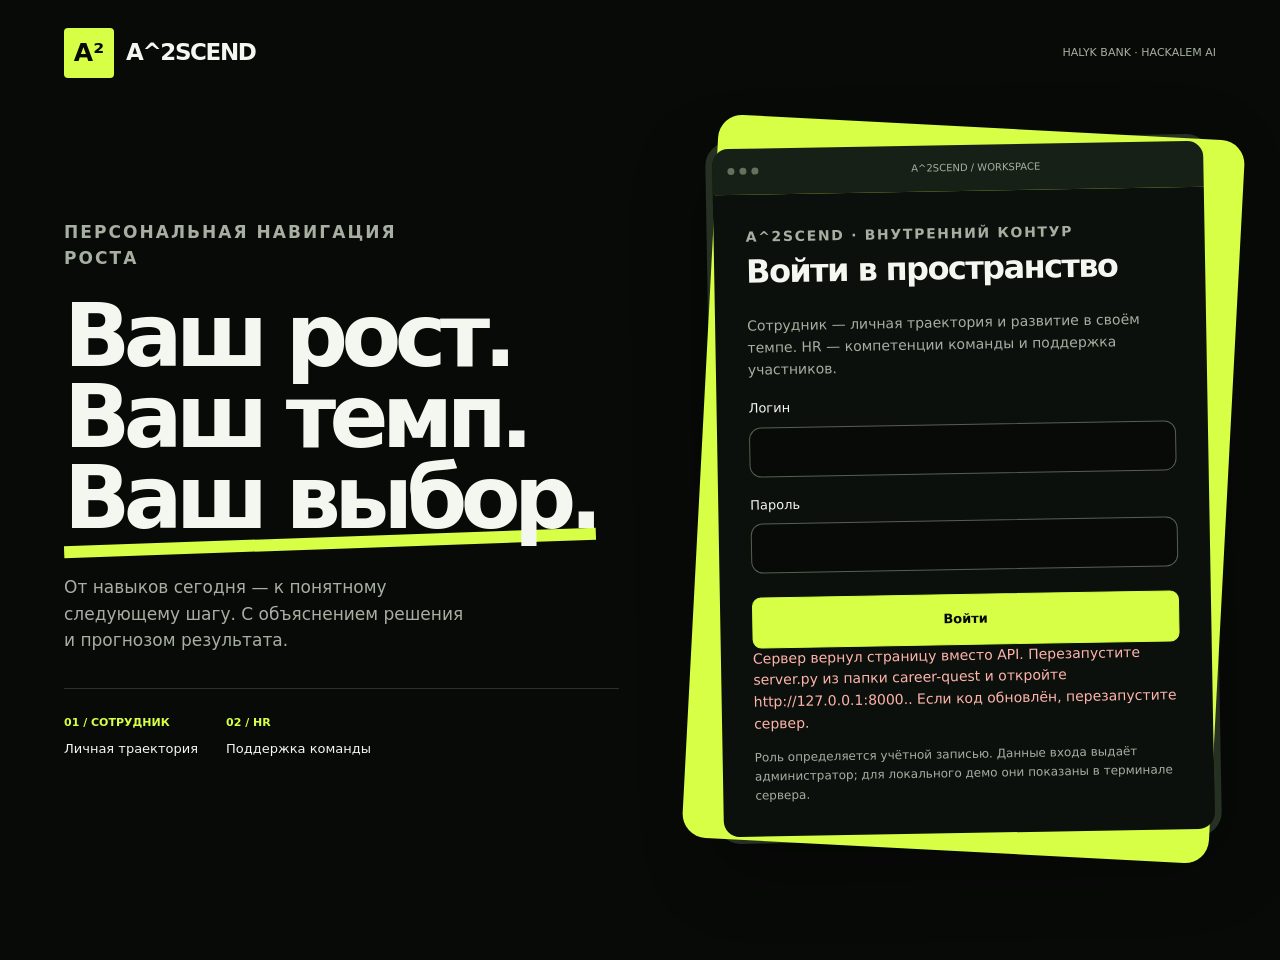
==== commit 3cb4a7ab: "Final" ====
--- a/career-quest/index.html
+++ b/career-quest/index.html
@@ -5,22 +5,25 @@
     <meta name="viewport" content="width=device-width, initial-scale=1.0" />
     <meta name="description" content="A^2SCEND — объяснимый навигатор развития с необязательным Hybrid AI" />
     <title>A^2SCEND — навигатор развития</title>
+    <link rel="icon" href="data:image/svg+xml,%3Csvg xmlns='http://www.w3.org/2000/svg' viewBox='0 0 40 40'%3E%3Crect width='40' height='40' rx='4' fill='%23d6ff45'/%3E%3Ctext x='7' y='29' font-size='26' font-family='sans-serif' font-weight='bold'%3EA%3C/text%3E%3C/svg%3E" />
     <link rel="stylesheet" href="styles.css" />
   </head>
   <body>
     <main id="loginView" class="login-view">
+      <header class="login-brand"><span class="brand-mark">A²</span><strong>A^2SCEND</strong><span>HALYK BANK · HACKALEM AI</span></header>
+      <div class="login-composition"><section class="login-intro"><p class="eyebrow">ПЕРСОНАЛЬНАЯ НАВИГАЦИЯ РОСТА</p><h1>Ваш рост.<br>Ваш темп.<br><em>Ваш выбор.</em></h1><p>От навыков сегодня — к понятному следующему шагу. С объяснением решения и прогнозом результата.</p><div class="login-roles"><span><b>01 / СОТРУДНИК</b>Личная траектория</span><span><b>02 / HR</b>Поддержка команды</span></div></section><div class="login-frame"><div class="browser-bar" aria-hidden="true"><i></i><i></i><i></i><span>A^2SCEND / WORKSPACE</span></div>
       <form id="loginForm" class="panel login-card">
         <span class="brand-mark">A²</span><p class="eyebrow">A^2SCEND · ВНУТРЕННИЙ КОНТУР</p>
-        <h1>Ваш следующий шаг</h1><p>Сотрудник — личная траектория и развитие в своём темпе. HR — компетенции команды и поддержка участников.</p>
+        <h2>Войти в пространство</h2><p>Сотрудник — личная траектория и развитие в своём темпе. HR — компетенции команды и поддержка участников.</p>
         <label>Логин<input id="loginUsername" name="username" autocomplete="username" required maxlength="128" /></label>
         <label>Пароль<input id="loginPassword" name="password" type="password" autocomplete="current-password" required maxlength="1024" /></label>
         <button id="loginButton" class="primary-button" type="submit">Войти</button>
         <p id="loginError" role="alert"></p>
         <small>Роль определяется учётной записью. Данные входа выдаёт администратор; для локального демо они показаны в терминале сервера.</small>
-      </form>
+      </form></div></div>
     </main>
     <div class="app-shell" id="appShell" hidden>
-      <aside class="sidebar" id="sidebar">
+      <button id="menuBackdrop" class="menu-backdrop" aria-label="Закрыть меню" hidden></button><aside class="sidebar" id="sidebar"><button id="closeMenu" class="mobile-menu" aria-label="Закрыть меню">×</button>
         <div class="brand">
           <span class="brand-mark">A²</span>
           <span><strong>A^2SCEND</strong><small>Персональная навигация карьерного роста</small></span>
@@ -44,7 +47,7 @@
 
       <main class="main-content">
         <header class="topbar">
-          <button class="mobile-menu" id="mobileMenu" aria-label="Открыть меню">☰</button>
+          <button class="mobile-menu" id="mobileMenu" aria-controls="sidebar" aria-expanded="false" aria-label="Открыть меню">☰</button>
           <div><p class="eyebrow">A^2SCEND · HALYK BANK · HACKALEM AI</p><h1 id="pageTitle">Карьерная траектория</h1></div>
           <div class="topbar-actions">
             <span id="sessionLabel" class="method-pill"></span>
@@ -62,28 +65,22 @@
             <div><strong>Развитие — ваш выбор</strong><p id="participationStatus">Можно заниматься в своём темпе или взять паузу без потери XP. Другие сотрудники не видят вашу вовлечённость.</p></div>
             <button id="participationButton" class="ghost-button">Взять паузу</button>
           </section>
-          <section class="profile-hero">
-            <div class="profile-copy">
-              <div class="identity-row">
-                <div class="avatar" id="employeeAvatar">АС</div>
-                <div>
-                  <span class="status-pill"><i></i> Профиль актуален</span>
-                  <h2 id="employeeName">Аян Серик</h2>
-                  <p><span id="employeeRole">Backend-разработчик</span> · <span id="employeeTenure">52 месяца в компании</span></p>
-                </div>
+          <section class="career-twin" aria-label="Карта карьерного пути">
+            <header class="twin-header"><div><p class="eyebrow">КАРТА ВАШЕГО РАЗВИТИЯ</p><h2>Примерьте следующий<br>карьерный шаг.</h2><div class="identity-row"><div class="avatar" id="employeeAvatar"></div><div><strong id="employeeName"></strong><p><span id="employeeRole"></span> · <span id="employeeTenure"></span></p></div></div></div><p class="method-pill" id="decisionSource">АЛГОРИТМИЧЕСКИЕ РЕКОМЕНДАЦИИ</p></header>
+            <div class="route-map"><div class="route-labels" aria-hidden="true"><span>01 / СЕЙЧАС</span><span>02 / ВЫБОР</span><span>03 / ПРОГНОЗ</span></div>
+              <svg class="route-lines" viewBox="0 0 1000 300" preserveAspectRatio="none" aria-hidden="true"><path d="M 100 150 C 300 150 300 40 500 40 S 700 150 900 150 M 100 150 C 300 150 300 270 500 270 S 700 150 900 150"/><path class="live-route" d="M 100 150 H 900"/></svg>
+              <div class="route-node"><small>ТЕКУЩИЙ ГРЕЙД</small><strong id="currentGrade"></strong><div class="readiness-ring" id="readinessRing"><span><b id="readinessValue">—</b><small>покрытие требований</small></span></div><p id="readinessLabel"></p></div>
+              <div class="route-gate"><p class="eyebrow">↗ ВЫБЕРИТЕ СЛЕДУЮЩИЙ ШАГ</p><div id="routeOptions" class="route-options"></div><small>Прогноз не меняет профиль. Выполнение — отдельное действие.</small></div>
+              <div class="route-node route-target"><small>ЦЕЛЬ</small><strong id="targetGrade"></strong><b id="routeProjection">—</b><small>покрытие после выбранного шага</small><div class="trajectory-line"><i id="trajectoryLine"></i></div></div>
+            </div><div class="twin-console">            <section class="panel skills-panel">
+              <div class="section-heading compact">
+                <div><p class="eyebrow">SKILL GAP</p><h2>Навыки для <span id="skillsTargetGrade">Senior</span></h2></div>
+                <div class="legend"><span><i class="current-dot"></i>Сейчас</span><span><i class="target-dot"></i>Нужно</span></div>
               </div>
-              <div class="trajectory" aria-label="Карьерная траектория">
-                <div class="trajectory-stage done"><span>✓</span><div><small>ТЕКУЩИЙ ГРЕЙД</small><strong id="currentGrade">Middle</strong></div></div>
-                <div class="trajectory-line"><i id="trajectoryLine"></i></div>
-                <div class="trajectory-stage target"><span>↗</span><div><small>СЛЕДУЮЩАЯ ЦЕЛЬ</small><strong id="targetGrade">Senior</strong></div></div>
-              </div>
-            </div>
-            <div class="readiness-card">
-              <div class="readiness-ring" id="readinessRing"><span><b id="readinessValue">0%</b><small>покрытие</small></span></div>
-              <div><small>ДО СЛЕДУЮЩЕГО ГРЕЙДА</small><strong id="readinessLabel">Нужно закрыть 2 разрыва</strong><p>Расчёт обновляется после каждой активности.</p></div>
-            </div>
+              <div class="skills-list" id="skillsList"></div>
+            </section>
+<section class="decision-panel"><p class="eyebrow">РЕШЕНИЕ / ДЕТАЛИ ШАГА</p><div class="recommendation-grid" id="recommendationGrid"></div><p id="decisionStatus" class="coach-status" role="status"></p><small>Активности добровольны. Пропуск недельной цели не отнимает XP.</small></section></div>
           </section>
-
           <section class="decision-insight" id="decisionInsight" hidden>
             <span class="ai-mark">✦</span>
             <div><small>ПОЧЕМУ АЛГОРИТМ НЕ ВЫБРАЛ ПРОСТО САМЫЙ СЛАБЫЙ НАВЫК</small><p id="decisionInsightText"></p></div>
@@ -92,16 +89,6 @@
 
 
 
-
-          <section class="section-block recommendations-section">
-            <p>Активности добровольны. Пропуск недельной цели не отнимает XP.</p>
-            <div class="section-heading">
-              <div><p class="eyebrow" id="decisionSource">АЛГОРИТМИЧЕСКИЕ РЕКОМЕНДАЦИИ</p><h2>Следующие лучшие шаги</h2></div>
-              <span class="method-pill">4 фактора · один прозрачный score</span>
-            </div>
-            <div class="recommendation-grid" id="recommendationGrid"></div>
-            <p id="decisionStatus" class="coach-status" role="status"></p>
-          </section>
 
           <section class="section-block panel" aria-labelledby="plannerTitle">
             <div class="section-heading"><div><p class="eyebrow">МОЙ ТЕМП · МОЙ ВЫБОР</p><h2 id="plannerTitle">Лаборатория развития: что если?</h2></div>
@@ -115,13 +102,6 @@
           </section>
 
           <div class="two-column">
-            <section class="panel skills-panel">
-              <div class="section-heading compact">
-                <div><p class="eyebrow">SKILL GAP</p><h2>Навыки для <span id="skillsTargetGrade">Senior</span></h2></div>
-                <div class="legend"><span><i class="current-dot"></i>Сейчас</span><span><i class="target-dot"></i>Нужно</span></div>
-              </div>
-              <div class="skills-list" id="skillsList"></div>
-            </section>
             <section class="panel history-panel">
               <div class="section-heading compact">
                 <div><p class="eyebrow">КОНТЕКСТ РЕШЕНИЯ</p><h2>История участия</h2></div>
--- a/career-quest/styles.css
+++ b/career-quest/styles.css
@@ -3,7 +3,7 @@
   --bg:#080a08;
   --surface:#111511;
   --surface-raised:#191f18;
-  --accent:#b7ff00;
+  --accent:#d6ff45;
   --accent-hover:#a5e600;
   --text:#f4f7ef;
   --text-muted:#a6afa1;
@@ -15,7 +15,20 @@
   --green:var(--accent);
   --green-soft:var(--surface-raised);
   --red:#ffb4ab;
-  --orange:#ffc078
+  --orange:#ffc078;
+  --space-1:8px;
+  --space-2:16px;
+  --space-3:24px;
+  --space-4:32px;
+  --radius-control:9px;
+  --radius-card:16px;
+  --radius-stage:26px;
+  --font-ui:'Segoe UI',system-ui,sans-serif;
+  --font-display:clamp(32px,3.4vw,48px);
+  --content-max:1600px;
+  --rail-width:94px;
+  --shadow:0 24px 70px #0006;
+  --transition:160ms
 }
 
 * {
@@ -300,17 +313,7 @@
   display:flex;
   flex-direction:column
 }
-.profile-hero {
-  order:0;
-  display:grid;
-  grid-template-columns:1.25fr 1fr;
-  border:1px solid var(--border);
-  border-radius:14px;
-  background:var(--surface)
-}
-.profile-copy {
-  padding:24px
-}
+
 .identity-row {
   display:flex;
   gap:16px;
@@ -334,27 +337,7 @@
   font-size:13px;
   margin:0
 }
-.trajectory {
-  display:flex;
-  align-items:center;
-  margin-top:26px
-}
-.trajectory-stage {
-  display:flex;
-  gap:10px;
-  align-items:center
-}
-.trajectory-stage>span {
-  font-size:20px;
-  color:var(--accent)
-}
-.trajectory-stage small {
-  font-size:10px;
-  display:block
-}
-.trajectory-stage strong {
-  display:block
-}
+
 .trajectory-line {
   height:3px;
   background:var(--border);
@@ -367,24 +350,7 @@
   height:3px;
   background:var(--accent)
 }
-.readiness-card {
-  display:flex;
-  align-items:center;
-  gap:18px;
-  padding:24px;
-  border-left:1px solid var(--border)
-}
-.readiness-card strong {
-  display:block;
-  margin:6px 0
-}
-.readiness-card p {
-  font-size:12px;
-  margin:0
-}
-.readiness-card>div>small {
-  font-size:10px
-}
+
 .readiness-ring {
   position:relative;
   display:grid;
@@ -447,13 +413,7 @@
   color:var(--accent);
   font-size:24px
 }
-.recommendations-section {
-  order:1
-}
-.recommendations-section>p {
-  font-size:12px;
-  margin-bottom:8px
-}
+
 .section-block[aria-labelledby=plannerTitle] {
   order:3
 }
@@ -1082,13 +1042,7 @@
   margin-left:210px;
   padding:22px
 }
-.profile-hero {
-  grid-template-columns:1fr
-}
-.readiness-card {
-  border-left:0;
-  border-top:1px solid var(--border)
-}
+
 .two-column,.hr-grid {
   grid-template-columns:1fr
 }
@@ -1140,9 +1094,7 @@
   max-width:100%;
   flex:1
 }
-.panel,.profile-copy,.readiness-card {
-  padding:18px
-}
+.panel { padding:18px; }
 .recommendation-grid,.quest-progress {
   grid-template-columns:1fr
 }
@@ -1189,15 +1141,7 @@
 .identity-row h2 {
   font-size:21px
 }
-.readiness-card {
-  gap:14px
-}
-.trajectory-stage small {
-  font-size:9px
-}
-.trajectory-stage {
-  gap:6px
-}
+
 .trajectory-line {
   margin:0 10px
 }
@@ -1242,3 +1186,126 @@
 }
 
 }
+
+/* Composition adapted from design/career-quest: rail, route map, console, editorial entry. */
+body { font-family:var(--font-ui); }
+button { transition:background var(--transition),border-color var(--transition); border-radius:var(--radius-control); }
+.panel,.recommendation-card { border-radius:var(--radius-card); }
+.brand-mark { border-radius:4px; width:50px; height:50px; font-size:25px; }
+.main-content { max-width:var(--content-max); }
+.career-twin { order:0; border:1px solid var(--border); border-radius:var(--radius-stage); overflow:hidden; background:#060b08; position:relative; }
+.twin-header { padding:var(--space-4); display:flex; justify-content:space-between; gap:24px; align-items:flex-start; position:relative; }
+.twin-header:before { content:'A²'; position:absolute; right:35px; top:0; font-size:210px; line-height:1; font-weight:900; color:#ffffff05; pointer-events:none; }
+.twin-header h2 { font-size:var(--font-display); font-weight:850; line-height:1.02; letter-spacing:-.055em; margin:12px 0 24px; }
+.twin-header .eyebrow,.route-gate .eyebrow { color:var(--accent); }
+.twin-header .method-pill { max-width:260px; position:relative; }
+.identity-row { gap:12px; }
+.avatar { width:38px; height:38px; border-radius:50%; font-size:12px; }
+.route-map { display:grid; grid-template-columns:minmax(160px,1fr) minmax(240px,2fr) minmax(160px,1fr); align-items:center; gap:6%; padding:65px 3.3% 45px; min-height:370px; position:relative; background-image:linear-gradient(#ffffff04 1px,transparent 1px),linear-gradient(90deg,#ffffff04 1px,transparent 1px); background-size:56px 56px; border-block:1px solid var(--border); }
+.route-labels { position:absolute; inset:18px 3.3% auto; display:flex; justify-content:space-between; font-size:11px; color:var(--text-muted); letter-spacing:.1em; }
+.route-lines { position:absolute; width:100%; height:100%; inset:0; fill:none; stroke:#a7bb9038; stroke-dasharray:5 7; stroke-width:1; }
+.route-lines .live-route { stroke:var(--accent); stroke-dasharray:none; stroke-width:2; }
+.route-node,.route-gate { position:relative; background:#111a13; border:1px solid #3b4c37; border-radius:var(--radius-card); padding:19px; min-width:0; box-shadow:var(--shadow); }
+.route-node>strong { display:block; font-size:25px; line-height:1.2; margin:8px 0 14px; letter-spacing:-.04em; }
+.route-node>small { display:block; font-size:11px; }
+.route-node p { font-size:11px; margin:12px 0 0; }
+.route-node .readiness-ring { width:auto; height:auto; background:none!important; display:block; border-radius:0; }
+.route-node .readiness-ring:before { display:none; }
+.route-node .readiness-ring span { text-align:left; }
+.route-node .readiness-ring b,#routeProjection { font-size:32px; color:var(--accent); letter-spacing:-.04em; display:block; }
+.route-node .trajectory-line { margin:18px 0 0; }
+.route-gate { background:#0b120d; padding:18px; }
+.route-gate>small { font-size:11px; display:block; margin-top:12px; }
+.route-options { display:grid; gap:8px; }
+.route-options button { display:flex; gap:10px; align-items:center; text-align:left; padding:10px; font-size:12px; min-height:54px; width:100%; }
+.route-options button>b { padding:4px; border:1px solid currentColor; border-radius:4px; font-size:11px; }
+.route-options button>span { flex:1; }
+.route-options button>strong { white-space:nowrap; }
+.route-options button[aria-pressed=true] { background:var(--accent); border-color:var(--accent); color:#101708; }
+.route-options button[aria-pressed=true] small { color:#354020; }
+.twin-console { display:grid; grid-template-columns:1.1fr 1fr; }
+.twin-console .panel { background:transparent; border:0; border-radius:0; padding:28px; }
+.decision-panel { padding:28px; border-left:1px solid var(--border); min-width:0; }
+.decision-panel .recommendation-grid { display:block; }
+.decision-panel .recommendation-card { padding:0; background:transparent; border:0; border-radius:0; }
+.decision-panel .recommendation-card h3 { font-size:22px; line-height:1.18; letter-spacing:-.035em; }
+.decision-panel .card-actions button { flex:1 1 40%; margin:0; }
+.decision-panel .card-actions .complete-button { flex-basis:100%; }
+.route-factors { display:grid; grid-template-columns:1fr 1fr; gap:8px; }
+.route-factors>div { border:1px solid var(--border); border-radius:var(--radius-control); padding:10px 12px; display:flex; justify-content:space-between; gap:8px; }
+.two-column { grid-template-columns:1fr; }
+.hr-hero { position:relative; overflow:hidden; min-height:235px; padding:38px 42px; border-radius:var(--radius-stage); background:#122419; border:1px solid #3b4c37; }
+.hr-hero:after { content:'A²'; position:absolute; right:15%; top:-30px; font-size:220px; font-weight:900; color:#ffffff06; pointer-events:none; }
+.hr-hero h2 { font-size:var(--font-display); line-height:1.05; letter-spacing:-.055em; max-width:640px; }
+.kpi-card { border-radius:var(--radius-card); padding:24px; }
+.kpi-card:nth-child(2) { background:var(--accent); color:#101708; }
+.kpi-card:nth-child(2) strong,.kpi-card:nth-child(2) span,.kpi-card:nth-child(2) small { color:#101708; }
+.modal { border-radius:18px; box-shadow:var(--shadow); }
+.modal-backdrop { backdrop-filter:blur(7px); }
+.score-hero { border-radius:var(--radius-card); background:#192817; padding:24px; }
+.login-view { display:block; min-height:100vh; max-width:1440px; margin:auto; padding:28px clamp(24px,5vw,68px) 60px; }
+.login-brand { display:flex; align-items:center; gap:12px; }
+.login-brand>strong { letter-spacing:-.06em; font-size:23px; }
+.login-brand>span:last-child { margin-left:auto; font-size:11px; color:var(--text-muted); }
+.login-composition { display:grid; grid-template-columns:minmax(0,1.1fr) minmax(0,1fr); gap:8%; align-items:center; min-height:730px; padding-block:60px; }
+.login-intro h1 { font-size:clamp(64px,6.8vw,96px); font-weight:900; line-height:.93; letter-spacing:-.075em; margin:25px 0 35px; }
+.login-intro em { font-style:normal; position:relative; z-index:0; white-space:nowrap; }
+.login-intro em:after { content:''; position:absolute; bottom:0; height:12%; left:0; right:0; background:var(--accent); transform:rotate(-2deg); z-index:-1; }
+.login-intro>p { max-width:410px; font-size:17px; }
+.login-roles { display:flex; gap:28px; border-top:1px solid var(--border); padding-top:25px; margin-top:35px; font-size:13px; }
+.login-roles b { display:block; font-size:11px; margin-bottom:8px; color:var(--accent); }
+.login-frame { position:relative; border:7px solid #263023; border-radius:24px; background:#0b100c; box-shadow:var(--shadow); transform:rotate(-1deg); }
+.login-frame:before { content:''; position:absolute; inset:-18px; background:var(--accent); transform:rotate(4deg); border-radius:24px; z-index:-2; }
+.browser-bar { display:flex; align-items:center; gap:5px; padding:15px; border-radius:16px 16px 0 0; background:#172016; }
+.browser-bar i { width:7px; height:7px; border-radius:50%; background:#63725c; }
+.browser-bar span { font-size:10px; color:var(--text-muted); margin:auto; }
+.login-card { width:100%; max-width:none; border:0; background:#0b100c; border-radius:0 0 16px 16px; padding:32px; }
+.login-card>.brand-mark { display:none; }
+.login-card h2 { font-size:32px; line-height:1.05; letter-spacing:-.05em; }
+.login-card input { min-height:50px; border-radius:12px; }
+.login-card>.primary-button { min-height:51px; }
+.menu-backdrop { position:fixed; inset:0; z-index:29; width:100%; height:100%; background:#0009; border:0; border-radius:0; }
+@media(min-width:901px) {
+  .sidebar { width:var(--rail-width); padding:28px 21px; align-items:center; }
+  .main-content { margin-left:var(--rail-width); padding:28px clamp(28px,3.4vw,58px); }
+  .sidebar .brand>span:last-child,.workspace-label,.sidebar .privacy-note,.source-status { display:none; }
+  .nav-item,.upload-card { width:51px; height:51px; padding:0; justify-content:center; position:relative; }
+  .nav-item>span:last-child,.upload-card>span:last-child { position:absolute; left:65px; white-space:nowrap; background:var(--surface-raised); color:var(--text); padding:12px; border:1px solid var(--border); border-radius:8px; visibility:hidden; opacity:0; pointer-events:none; }
+  .nav-item:hover>span:last-child,.nav-item:focus-visible>span:last-child,.upload-card:hover>span:last-child,.upload-card:focus-visible>span:last-child { visibility:visible; opacity:1; }
+}
+@media(max-width:1100px) {
+  .route-map { gap:3%; grid-template-columns:minmax(140px,1fr) minmax(230px,1.8fr) minmax(140px,1fr); }
+  .twin-console { grid-template-columns:1fr 1fr; }
+  .login-composition { gap:5%; }
+  .login-intro h1 { font-size:70px; }
+}
+@media(max-width:900px) {
+  .sidebar { width:280px; transform:translateX(-100%); transition:transform var(--transition); }
+  .sidebar.open { transform:translateX(0); box-shadow:var(--shadow); }
+  .sidebar:not(.open) { visibility:hidden; }
+  .mobile-menu { display:block; }
+  #closeMenu { align-self:flex-end; }
+  .main-content { margin-left:0; padding:22px 15px; }
+  .topbar { gap:12px; }
+  .twin-header { padding:25px 22px; flex-direction:column; gap:12px; }
+  .twin-header h2 { font-size:34px; }
+  .twin-header .method-pill { margin:0; }
+  .route-map { grid-template-columns:1fr; gap:18px; padding:24px 22px; }
+  .route-map:before { content:''; position:absolute; top:0; bottom:0; left:50%; width:2px; background:var(--accent); }
+  .route-labels,.route-lines { display:none; }
+  .route-node { padding:18px; }
+  .route-node>strong { margin:5px 0 8px; }
+  .twin-console { grid-template-columns:1fr; }
+  .twin-console .panel,.decision-panel { padding:24px 22px; }
+  .decision-panel { border-left:0; border-top:1px solid var(--border); }
+  .login-composition { grid-template-columns:minmax(0,1fr); gap:45px; padding-block:40px; }
+  .login-intro h1 { font-size:clamp(46px,13vw,64px); }
+  .login-intro>p { font-size:15px; }
+  .login-brand>span:last-child { display:none; }
+  .login-frame { transform:none; max-width:520px; width:100%; margin:auto; }
+  .login-frame:before { inset:-8px; transform:rotate(2deg); }
+  .login-card { padding:24px; }
+  .hr-hero { padding:28px 24px; }
+  .hr-hero h2 { font-size:36px; }
+}
+@media(prefers-reduced-motion:reduce) { button,.sidebar { transition:none; } }
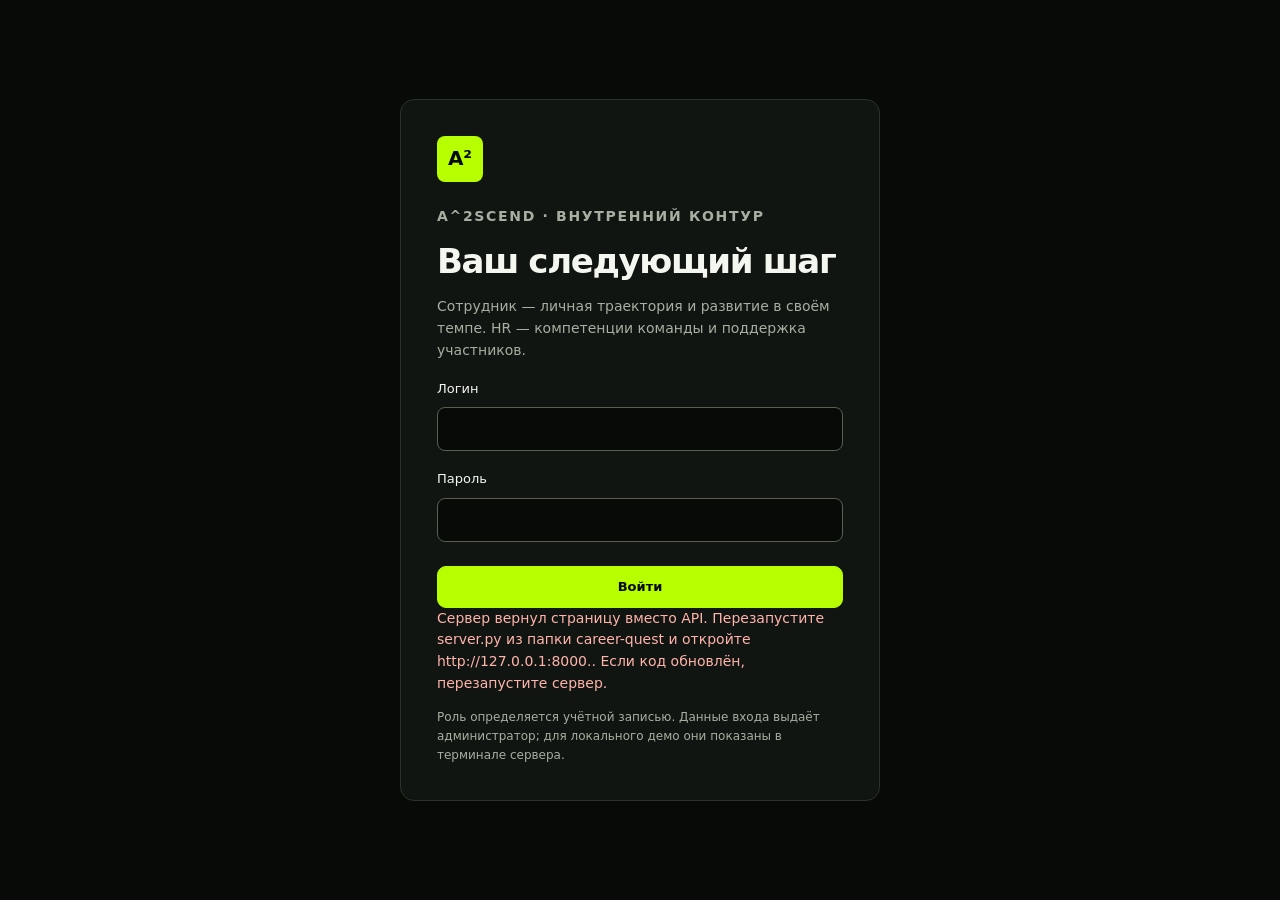
==== commit 76c2d004: "Final" ====
--- a/career-quest/index.html
+++ b/career-quest/index.html
@@ -5,25 +5,22 @@
     <meta name="viewport" content="width=device-width, initial-scale=1.0" />
     <meta name="description" content="A^2SCEND — объяснимый навигатор развития с необязательным Hybrid AI" />
     <title>A^2SCEND — навигатор развития</title>
-    <link rel="icon" href="data:image/svg+xml,%3Csvg xmlns='http://www.w3.org/2000/svg' viewBox='0 0 40 40'%3E%3Crect width='40' height='40' rx='4' fill='%23d6ff45'/%3E%3Ctext x='7' y='29' font-size='26' font-family='sans-serif' font-weight='bold'%3EA%3C/text%3E%3C/svg%3E" />
     <link rel="stylesheet" href="styles.css" />
   </head>
   <body>
     <main id="loginView" class="login-view">
-      <header class="login-brand"><span class="brand-mark">A²</span><strong>A^2SCEND</strong><span>HALYK BANK · HACKALEM AI</span></header>
-      <div class="login-composition"><section class="login-intro"><p class="eyebrow">ПЕРСОНАЛЬНАЯ НАВИГАЦИЯ РОСТА</p><h1>Ваш рост.<br>Ваш темп.<br><em>Ваш выбор.</em></h1><p>От навыков сегодня — к понятному следующему шагу. С объяснением решения и прогнозом результата.</p><div class="login-roles"><span><b>01 / СОТРУДНИК</b>Личная траектория</span><span><b>02 / HR</b>Поддержка команды</span></div></section><div class="login-frame"><div class="browser-bar" aria-hidden="true"><i></i><i></i><i></i><span>A^2SCEND / WORKSPACE</span></div>
       <form id="loginForm" class="panel login-card">
         <span class="brand-mark">A²</span><p class="eyebrow">A^2SCEND · ВНУТРЕННИЙ КОНТУР</p>
-        <h2>Войти в пространство</h2><p>Сотрудник — личная траектория и развитие в своём темпе. HR — компетенции команды и поддержка участников.</p>
+        <h1>Ваш следующий шаг</h1><p>Сотрудник — личная траектория и развитие в своём темпе. HR — компетенции команды и поддержка участников.</p>
         <label>Логин<input id="loginUsername" name="username" autocomplete="username" required maxlength="128" /></label>
         <label>Пароль<input id="loginPassword" name="password" type="password" autocomplete="current-password" required maxlength="1024" /></label>
         <button id="loginButton" class="primary-button" type="submit">Войти</button>
         <p id="loginError" role="alert"></p>
         <small>Роль определяется учётной записью. Данные входа выдаёт администратор; для локального демо они показаны в терминале сервера.</small>
-      </form></div></div>
+      </form>
     </main>
     <div class="app-shell" id="appShell" hidden>
-      <button id="menuBackdrop" class="menu-backdrop" aria-label="Закрыть меню" hidden></button><aside class="sidebar" id="sidebar"><button id="closeMenu" class="mobile-menu" aria-label="Закрыть меню">×</button>
+      <aside class="sidebar" id="sidebar">
         <div class="brand">
           <span class="brand-mark">A²</span>
           <span><strong>A^2SCEND</strong><small>Персональная навигация карьерного роста</small></span>
@@ -47,7 +44,7 @@
 
       <main class="main-content">
         <header class="topbar">
-          <button class="mobile-menu" id="mobileMenu" aria-controls="sidebar" aria-expanded="false" aria-label="Открыть меню">☰</button>
+          <button class="mobile-menu" id="mobileMenu" aria-label="Открыть меню">☰</button>
           <div><p class="eyebrow">A^2SCEND · HALYK BANK · HACKALEM AI</p><h1 id="pageTitle">Карьерная траектория</h1></div>
           <div class="topbar-actions">
             <span id="sessionLabel" class="method-pill"></span>
@@ -65,22 +62,28 @@
             <div><strong>Развитие — ваш выбор</strong><p id="participationStatus">Можно заниматься в своём темпе или взять паузу без потери XP. Другие сотрудники не видят вашу вовлечённость.</p></div>
             <button id="participationButton" class="ghost-button">Взять паузу</button>
           </section>
-          <section class="career-twin" aria-label="Карта карьерного пути">
-            <header class="twin-header"><div><p class="eyebrow">КАРТА ВАШЕГО РАЗВИТИЯ</p><h2>Примерьте следующий<br>карьерный шаг.</h2><div class="identity-row"><div class="avatar" id="employeeAvatar"></div><div><strong id="employeeName"></strong><p><span id="employeeRole"></span> · <span id="employeeTenure"></span></p></div></div></div><p class="method-pill" id="decisionSource">АЛГОРИТМИЧЕСКИЕ РЕКОМЕНДАЦИИ</p></header>
-            <div class="route-map"><div class="route-labels" aria-hidden="true"><span>01 / СЕЙЧАС</span><span>02 / ВЫБОР</span><span>03 / ПРОГНОЗ</span></div>
-              <svg class="route-lines" viewBox="0 0 1000 300" preserveAspectRatio="none" aria-hidden="true"><path d="M 100 150 C 300 150 300 40 500 40 S 700 150 900 150 M 100 150 C 300 150 300 270 500 270 S 700 150 900 150"/><path class="live-route" d="M 100 150 H 900"/></svg>
-              <div class="route-node"><small>ТЕКУЩИЙ ГРЕЙД</small><strong id="currentGrade"></strong><div class="readiness-ring" id="readinessRing"><span><b id="readinessValue">—</b><small>покрытие требований</small></span></div><p id="readinessLabel"></p></div>
-              <div class="route-gate"><p class="eyebrow">↗ ВЫБЕРИТЕ СЛЕДУЮЩИЙ ШАГ</p><div id="routeOptions" class="route-options"></div><small>Прогноз не меняет профиль. Выполнение — отдельное действие.</small></div>
-              <div class="route-node route-target"><small>ЦЕЛЬ</small><strong id="targetGrade"></strong><b id="routeProjection">—</b><small>покрытие после выбранного шага</small><div class="trajectory-line"><i id="trajectoryLine"></i></div></div>
-            </div><div class="twin-console">            <section class="panel skills-panel">
-              <div class="section-heading compact">
-                <div><p class="eyebrow">SKILL GAP</p><h2>Навыки для <span id="skillsTargetGrade">Senior</span></h2></div>
-                <div class="legend"><span><i class="current-dot"></i>Сейчас</span><span><i class="target-dot"></i>Нужно</span></div>
+          <section class="profile-hero">
+            <div class="profile-copy">
+              <div class="identity-row">
+                <div class="avatar" id="employeeAvatar">АС</div>
+                <div>
+                  <span class="status-pill"><i></i> Профиль загружен</span>
+                  <h2 id="employeeName">Аян Серик</h2>
+                  <p><span id="employeeRole">Backend-разработчик</span> · <span id="employeeTenure">52 месяца в компании</span></p>
+                </div>
               </div>
-              <div class="skills-list" id="skillsList"></div>
-            </section>
-<section class="decision-panel"><p class="eyebrow">РЕШЕНИЕ / ДЕТАЛИ ШАГА</p><div class="recommendation-grid" id="recommendationGrid"></div><p id="decisionStatus" class="coach-status" role="status"></p><small>Активности добровольны. Пропуск недельной цели не отнимает XP.</small></section></div>
+              <div class="trajectory" aria-label="Карьерная траектория">
+                <div class="trajectory-stage done"><span>✓</span><div><small>ТЕКУЩИЙ ГРЕЙД</small><strong id="currentGrade">Middle</strong></div></div>
+                <div class="trajectory-line"><i id="trajectoryLine"></i></div>
+                <div class="trajectory-stage target"><span>↗</span><div><small>СЛЕДУЮЩАЯ ЦЕЛЬ</small><strong id="targetGrade">Senior</strong></div></div>
+              </div>
+            </div>
+            <div class="readiness-card">
+              <div class="readiness-ring" id="readinessRing"><span><b id="readinessValue">0%</b><small>покрытие</small></span></div>
+              <div><small>ДО СЛЕДУЮЩЕГО ГРЕЙДА</small><strong id="readinessLabel">Нужно закрыть 2 разрыва</strong><p>Расчёт обновляется после каждой активности.</p></div>
+            </div>
           </section>
+
           <section class="decision-insight" id="decisionInsight" hidden>
             <span class="ai-mark">✦</span>
             <div><small>ПОЧЕМУ АЛГОРИТМ НЕ ВЫБРАЛ ПРОСТО САМЫЙ СЛАБЫЙ НАВЫК</small><p id="decisionInsightText"></p></div>
@@ -89,6 +92,16 @@
 
 
 
+
+          <section class="section-block recommendations-section">
+            <p>Активности добровольны. Пропуск недельной цели не отнимает XP.</p>
+            <div class="section-heading">
+              <div><p class="eyebrow" id="decisionSource">АЛГОРИТМИЧЕСКИЕ РЕКОМЕНДАЦИИ</p><h2>Следующие лучшие шаги</h2></div>
+              <span class="method-pill">4 фактора · один прозрачный score</span>
+            </div>
+            <div class="recommendation-grid" id="recommendationGrid"></div>
+            <p id="decisionStatus" class="coach-status" role="status"></p>
+          </section>
 
           <section class="section-block panel" aria-labelledby="plannerTitle">
             <div class="section-heading"><div><p class="eyebrow">МОЙ ТЕМП · МОЙ ВЫБОР</p><h2 id="plannerTitle">Лаборатория развития: что если?</h2></div>
@@ -102,6 +115,13 @@
           </section>
 
           <div class="two-column">
+            <section class="panel skills-panel">
+              <div class="section-heading compact">
+                <div><p class="eyebrow">SKILL GAP</p><h2>Навыки для <span id="skillsTargetGrade">Senior</span></h2></div>
+                <div class="legend"><span><i class="current-dot"></i>Сейчас</span><span><i class="target-dot"></i>Нужно</span></div>
+              </div>
+              <div class="skills-list" id="skillsList"></div>
+            </section>
             <section class="panel history-panel">
               <div class="section-heading compact">
                 <div><p class="eyebrow">КОНТЕКСТ РЕШЕНИЯ</p><h2>История участия</h2></div>
@@ -126,12 +146,12 @@
         <section id="hrView" hidden>
           <p id="importWarnings" class="coach-advice" role="status" hidden></p>
           <section class="hr-hero">
-            <div><span class="status-pill"><i></i> Данные обновлены</span><h2>Пульс развития команды</h2><p>Агрегированный срез без публичных рейтингов сотрудников.</p></div>
+            <div><span class="status-pill"><i></i> Набор рассчитан</span><h2>Пульс развития команды</h2><p>Агрегированный срез без публичных рейтингов сотрудников.</p></div>
             <div class="hr-lock">⌾ Только роль HR</div>
           </section>
           <div class="kpi-grid" id="kpiGrid"></div>
           <div class="hr-grid">
-            <section class="panel gap-panel"><div class="section-heading compact"><div><p class="eyebrow">КОМПЕТЕНЦИИ</p><h2>Суммарный разрыв уровней</h2></div></div><div class="gap-chart" id="gapChart"></div></section>
+            <section class="panel gap-panel"><div class="section-heading compact"><div><p class="eyebrow">КОМПЕТЕНЦИИ</p><h2>Сотрудники с разрывом</h2><p class="coach-status">Сколько профилей не достигают требования следующего грейда по навыку.</p></div></div><div class="gap-chart" id="gapChart"></div></section>
             <section class="panel participation-panel"><div class="section-heading compact"><div><p class="eyebrow">АКТИВНОСТИ</p><h2>Записи истории участия</h2><p class="coach-status">Доля каждого статуса среди всех записей истории. Это не число уникальных сотрудников.</p></div></div><div class="participation-chart" id="participationChart"></div></section>
           </div>
           <section class="panel watchlist-panel">
@@ -152,8 +172,8 @@
     <section class="modal upload-modal" id="uploadModal" role="dialog" aria-modal="true" aria-label="Импорт данных" aria-hidden="true" hidden>
       <button class="modal-close" data-close-modal aria-label="Закрыть">×</button>
       <p class="eyebrow">ПРОВЕРОЧНЫЕ ПРОФИЛИ</p><h2>Загрузить данные жюри</h2>
-      <p class="modal-intro">Выберите JSON/CSV: можно добавить только профили и историю. Официальный starter kit пока не проверен. Система распознает <b>employees.json</b>, <b>events.json</b>, <b>skills.json</b> и <b>activity_history.csv</b>.</p>
-      <label class="drop-zone" id="dropZone"><input type="file" id="fileInput" multiple accept=".json,.csv" /><span>↥</span><strong>Перетащите файлы сюда</strong><small>или нажмите, чтобы выбрать · до 8 МБ</small></label>
+      <p class="modal-intro">Выберите JSON/CSV: можно добавить профили и историю либо заменить полный набор. Система распознает <b>employees.json</b>, <b>events.json</b>, <b>skills.json</b> и <b>activity_history.csv</b>.</p>
+      <label class="drop-zone" id="dropZone"><input type="file" id="fileInput" multiple accept=".json,.csv" /><span>↥</span><strong>Перетащите файлы сюда</strong><small>или нажмите, чтобы выбрать · до 4 МБ/файл, 6 МБ суммарно</small></label>
       <label class="planner-budget">Режим применения <select id="importMode"><option value="merge">Дополнить / обновить, сохранить историю</option><option value="replace">Заменить весь набор (4 раздела)</option></select></label>
       <div class="selected-files" id="selectedFiles"></div><div id="importPreview" class="coach-advice" role="status"></div>
       <div class="modal-actions"><button class="ghost-button" data-close-modal>Отмена</button><button class="primary-button" id="uploadButton" disabled>Проверить и загрузить</button></div>
--- a/career-quest/styles.css
+++ b/career-quest/styles.css
@@ -3,7 +3,7 @@
   --bg:#080a08;
   --surface:#111511;
   --surface-raised:#191f18;
-  --accent:#d6ff45;
+  --accent:#b7ff00;
   --accent-hover:#a5e600;
   --text:#f4f7ef;
   --text-muted:#a6afa1;
@@ -15,20 +15,7 @@
   --green:var(--accent);
   --green-soft:var(--surface-raised);
   --red:#ffb4ab;
-  --orange:#ffc078;
-  --space-1:8px;
-  --space-2:16px;
-  --space-3:24px;
-  --space-4:32px;
-  --radius-control:9px;
-  --radius-card:16px;
-  --radius-stage:26px;
-  --font-ui:'Segoe UI',system-ui,sans-serif;
-  --font-display:clamp(32px,3.4vw,48px);
-  --content-max:1600px;
-  --rail-width:94px;
-  --shadow:0 24px 70px #0006;
-  --transition:160ms
+  --orange:#ffc078
 }
 
 * {
@@ -313,7 +300,17 @@
   display:flex;
   flex-direction:column
 }
-
+.profile-hero {
+  order:0;
+  display:grid;
+  grid-template-columns:1.25fr 1fr;
+  border:1px solid var(--border);
+  border-radius:14px;
+  background:var(--surface)
+}
+.profile-copy {
+  padding:24px
+}
 .identity-row {
   display:flex;
   gap:16px;
@@ -337,7 +334,27 @@
   font-size:13px;
   margin:0
 }
-
+.trajectory {
+  display:flex;
+  align-items:center;
+  margin-top:26px
+}
+.trajectory-stage {
+  display:flex;
+  gap:10px;
+  align-items:center
+}
+.trajectory-stage>span {
+  font-size:20px;
+  color:var(--accent)
+}
+.trajectory-stage small {
+  font-size:10px;
+  display:block
+}
+.trajectory-stage strong {
+  display:block
+}
 .trajectory-line {
   height:3px;
   background:var(--border);
@@ -350,7 +367,24 @@
   height:3px;
   background:var(--accent)
 }
-
+.readiness-card {
+  display:flex;
+  align-items:center;
+  gap:18px;
+  padding:24px;
+  border-left:1px solid var(--border)
+}
+.readiness-card strong {
+  display:block;
+  margin:6px 0
+}
+.readiness-card p {
+  font-size:12px;
+  margin:0
+}
+.readiness-card>div>small {
+  font-size:10px
+}
 .readiness-ring {
   position:relative;
   display:grid;
@@ -413,7 +447,13 @@
   color:var(--accent);
   font-size:24px
 }
-
+.recommendations-section {
+  order:1
+}
+.recommendations-section>p {
+  font-size:12px;
+  margin-bottom:8px
+}
 .section-block[aria-labelledby=plannerTitle] {
   order:3
 }
@@ -1042,7 +1082,13 @@
   margin-left:210px;
   padding:22px
 }
-
+.profile-hero {
+  grid-template-columns:1fr
+}
+.readiness-card {
+  border-left:0;
+  border-top:1px solid var(--border)
+}
 .two-column,.hr-grid {
   grid-template-columns:1fr
 }
@@ -1094,7 +1140,9 @@
   max-width:100%;
   flex:1
 }
-.panel { padding:18px; }
+.panel,.profile-copy,.readiness-card {
+  padding:18px
+}
 .recommendation-grid,.quest-progress {
   grid-template-columns:1fr
 }
@@ -1141,7 +1189,15 @@
 .identity-row h2 {
   font-size:21px
 }
-
+.readiness-card {
+  gap:14px
+}
+.trajectory-stage small {
+  font-size:9px
+}
+.trajectory-stage {
+  gap:6px
+}
 .trajectory-line {
   margin:0 10px
 }
@@ -1186,126 +1242,3 @@
 }
 
 }
-
-/* Composition adapted from design/career-quest: rail, route map, console, editorial entry. */
-body { font-family:var(--font-ui); }
-button { transition:background var(--transition),border-color var(--transition); border-radius:var(--radius-control); }
-.panel,.recommendation-card { border-radius:var(--radius-card); }
-.brand-mark { border-radius:4px; width:50px; height:50px; font-size:25px; }
-.main-content { max-width:var(--content-max); }
-.career-twin { order:0; border:1px solid var(--border); border-radius:var(--radius-stage); overflow:hidden; background:#060b08; position:relative; }
-.twin-header { padding:var(--space-4); display:flex; justify-content:space-between; gap:24px; align-items:flex-start; position:relative; }
-.twin-header:before { content:'A²'; position:absolute; right:35px; top:0; font-size:210px; line-height:1; font-weight:900; color:#ffffff05; pointer-events:none; }
-.twin-header h2 { font-size:var(--font-display); font-weight:850; line-height:1.02; letter-spacing:-.055em; margin:12px 0 24px; }
-.twin-header .eyebrow,.route-gate .eyebrow { color:var(--accent); }
-.twin-header .method-pill { max-width:260px; position:relative; }
-.identity-row { gap:12px; }
-.avatar { width:38px; height:38px; border-radius:50%; font-size:12px; }
-.route-map { display:grid; grid-template-columns:minmax(160px,1fr) minmax(240px,2fr) minmax(160px,1fr); align-items:center; gap:6%; padding:65px 3.3% 45px; min-height:370px; position:relative; background-image:linear-gradient(#ffffff04 1px,transparent 1px),linear-gradient(90deg,#ffffff04 1px,transparent 1px); background-size:56px 56px; border-block:1px solid var(--border); }
-.route-labels { position:absolute; inset:18px 3.3% auto; display:flex; justify-content:space-between; font-size:11px; color:var(--text-muted); letter-spacing:.1em; }
-.route-lines { position:absolute; width:100%; height:100%; inset:0; fill:none; stroke:#a7bb9038; stroke-dasharray:5 7; stroke-width:1; }
-.route-lines .live-route { stroke:var(--accent); stroke-dasharray:none; stroke-width:2; }
-.route-node,.route-gate { position:relative; background:#111a13; border:1px solid #3b4c37; border-radius:var(--radius-card); padding:19px; min-width:0; box-shadow:var(--shadow); }
-.route-node>strong { display:block; font-size:25px; line-height:1.2; margin:8px 0 14px; letter-spacing:-.04em; }
-.route-node>small { display:block; font-size:11px; }
-.route-node p { font-size:11px; margin:12px 0 0; }
-.route-node .readiness-ring { width:auto; height:auto; background:none!important; display:block; border-radius:0; }
-.route-node .readiness-ring:before { display:none; }
-.route-node .readiness-ring span { text-align:left; }
-.route-node .readiness-ring b,#routeProjection { font-size:32px; color:var(--accent); letter-spacing:-.04em; display:block; }
-.route-node .trajectory-line { margin:18px 0 0; }
-.route-gate { background:#0b120d; padding:18px; }
-.route-gate>small { font-size:11px; display:block; margin-top:12px; }
-.route-options { display:grid; gap:8px; }
-.route-options button { display:flex; gap:10px; align-items:center; text-align:left; padding:10px; font-size:12px; min-height:54px; width:100%; }
-.route-options button>b { padding:4px; border:1px solid currentColor; border-radius:4px; font-size:11px; }
-.route-options button>span { flex:1; }
-.route-options button>strong { white-space:nowrap; }
-.route-options button[aria-pressed=true] { background:var(--accent); border-color:var(--accent); color:#101708; }
-.route-options button[aria-pressed=true] small { color:#354020; }
-.twin-console { display:grid; grid-template-columns:1.1fr 1fr; }
-.twin-console .panel { background:transparent; border:0; border-radius:0; padding:28px; }
-.decision-panel { padding:28px; border-left:1px solid var(--border); min-width:0; }
-.decision-panel .recommendation-grid { display:block; }
-.decision-panel .recommendation-card { padding:0; background:transparent; border:0; border-radius:0; }
-.decision-panel .recommendation-card h3 { font-size:22px; line-height:1.18; letter-spacing:-.035em; }
-.decision-panel .card-actions button { flex:1 1 40%; margin:0; }
-.decision-panel .card-actions .complete-button { flex-basis:100%; }
-.route-factors { display:grid; grid-template-columns:1fr 1fr; gap:8px; }
-.route-factors>div { border:1px solid var(--border); border-radius:var(--radius-control); padding:10px 12px; display:flex; justify-content:space-between; gap:8px; }
-.two-column { grid-template-columns:1fr; }
-.hr-hero { position:relative; overflow:hidden; min-height:235px; padding:38px 42px; border-radius:var(--radius-stage); background:#122419; border:1px solid #3b4c37; }
-.hr-hero:after { content:'A²'; position:absolute; right:15%; top:-30px; font-size:220px; font-weight:900; color:#ffffff06; pointer-events:none; }
-.hr-hero h2 { font-size:var(--font-display); line-height:1.05; letter-spacing:-.055em; max-width:640px; }
-.kpi-card { border-radius:var(--radius-card); padding:24px; }
-.kpi-card:nth-child(2) { background:var(--accent); color:#101708; }
-.kpi-card:nth-child(2) strong,.kpi-card:nth-child(2) span,.kpi-card:nth-child(2) small { color:#101708; }
-.modal { border-radius:18px; box-shadow:var(--shadow); }
-.modal-backdrop { backdrop-filter:blur(7px); }
-.score-hero { border-radius:var(--radius-card); background:#192817; padding:24px; }
-.login-view { display:block; min-height:100vh; max-width:1440px; margin:auto; padding:28px clamp(24px,5vw,68px) 60px; }
-.login-brand { display:flex; align-items:center; gap:12px; }
-.login-brand>strong { letter-spacing:-.06em; font-size:23px; }
-.login-brand>span:last-child { margin-left:auto; font-size:11px; color:var(--text-muted); }
-.login-composition { display:grid; grid-template-columns:minmax(0,1.1fr) minmax(0,1fr); gap:8%; align-items:center; min-height:730px; padding-block:60px; }
-.login-intro h1 { font-size:clamp(64px,6.8vw,96px); font-weight:900; line-height:.93; letter-spacing:-.075em; margin:25px 0 35px; }
-.login-intro em { font-style:normal; position:relative; z-index:0; white-space:nowrap; }
-.login-intro em:after { content:''; position:absolute; bottom:0; height:12%; left:0; right:0; background:var(--accent); transform:rotate(-2deg); z-index:-1; }
-.login-intro>p { max-width:410px; font-size:17px; }
-.login-roles { display:flex; gap:28px; border-top:1px solid var(--border); padding-top:25px; margin-top:35px; font-size:13px; }
-.login-roles b { display:block; font-size:11px; margin-bottom:8px; color:var(--accent); }
-.login-frame { position:relative; border:7px solid #263023; border-radius:24px; background:#0b100c; box-shadow:var(--shadow); transform:rotate(-1deg); }
-.login-frame:before { content:''; position:absolute; inset:-18px; background:var(--accent); transform:rotate(4deg); border-radius:24px; z-index:-2; }
-.browser-bar { display:flex; align-items:center; gap:5px; padding:15px; border-radius:16px 16px 0 0; background:#172016; }
-.browser-bar i { width:7px; height:7px; border-radius:50%; background:#63725c; }
-.browser-bar span { font-size:10px; color:var(--text-muted); margin:auto; }
-.login-card { width:100%; max-width:none; border:0; background:#0b100c; border-radius:0 0 16px 16px; padding:32px; }
-.login-card>.brand-mark { display:none; }
-.login-card h2 { font-size:32px; line-height:1.05; letter-spacing:-.05em; }
-.login-card input { min-height:50px; border-radius:12px; }
-.login-card>.primary-button { min-height:51px; }
-.menu-backdrop { position:fixed; inset:0; z-index:29; width:100%; height:100%; background:#0009; border:0; border-radius:0; }
-@media(min-width:901px) {
-  .sidebar { width:var(--rail-width); padding:28px 21px; align-items:center; }
-  .main-content { margin-left:var(--rail-width); padding:28px clamp(28px,3.4vw,58px); }
-  .sidebar .brand>span:last-child,.workspace-label,.sidebar .privacy-note,.source-status { display:none; }
-  .nav-item,.upload-card { width:51px; height:51px; padding:0; justify-content:center; position:relative; }
-  .nav-item>span:last-child,.upload-card>span:last-child { position:absolute; left:65px; white-space:nowrap; background:var(--surface-raised); color:var(--text); padding:12px; border:1px solid var(--border); border-radius:8px; visibility:hidden; opacity:0; pointer-events:none; }
-  .nav-item:hover>span:last-child,.nav-item:focus-visible>span:last-child,.upload-card:hover>span:last-child,.upload-card:focus-visible>span:last-child { visibility:visible; opacity:1; }
-}
-@media(max-width:1100px) {
-  .route-map { gap:3%; grid-template-columns:minmax(140px,1fr) minmax(230px,1.8fr) minmax(140px,1fr); }
-  .twin-console { grid-template-columns:1fr 1fr; }
-  .login-composition { gap:5%; }
-  .login-intro h1 { font-size:70px; }
-}
-@media(max-width:900px) {
-  .sidebar { width:280px; transform:translateX(-100%); transition:transform var(--transition); }
-  .sidebar.open { transform:translateX(0); box-shadow:var(--shadow); }
-  .sidebar:not(.open) { visibility:hidden; }
-  .mobile-menu { display:block; }
-  #closeMenu { align-self:flex-end; }
-  .main-content { margin-left:0; padding:22px 15px; }
-  .topbar { gap:12px; }
-  .twin-header { padding:25px 22px; flex-direction:column; gap:12px; }
-  .twin-header h2 { font-size:34px; }
-  .twin-header .method-pill { margin:0; }
-  .route-map { grid-template-columns:1fr; gap:18px; padding:24px 22px; }
-  .route-map:before { content:''; position:absolute; top:0; bottom:0; left:50%; width:2px; background:var(--accent); }
-  .route-labels,.route-lines { display:none; }
-  .route-node { padding:18px; }
-  .route-node>strong { margin:5px 0 8px; }
-  .twin-console { grid-template-columns:1fr; }
-  .twin-console .panel,.decision-panel { padding:24px 22px; }
-  .decision-panel { border-left:0; border-top:1px solid var(--border); }
-  .login-composition { grid-template-columns:minmax(0,1fr); gap:45px; padding-block:40px; }
-  .login-intro h1 { font-size:clamp(46px,13vw,64px); }
-  .login-intro>p { font-size:15px; }
-  .login-brand>span:last-child { display:none; }
-  .login-frame { transform:none; max-width:520px; width:100%; margin:auto; }
-  .login-frame:before { inset:-8px; transform:rotate(2deg); }
-  .login-card { padding:24px; }
-  .hr-hero { padding:28px 24px; }
-  .hr-hero h2 { font-size:36px; }
-}
-@media(prefers-reduced-motion:reduce) { button,.sidebar { transition:none; } }
